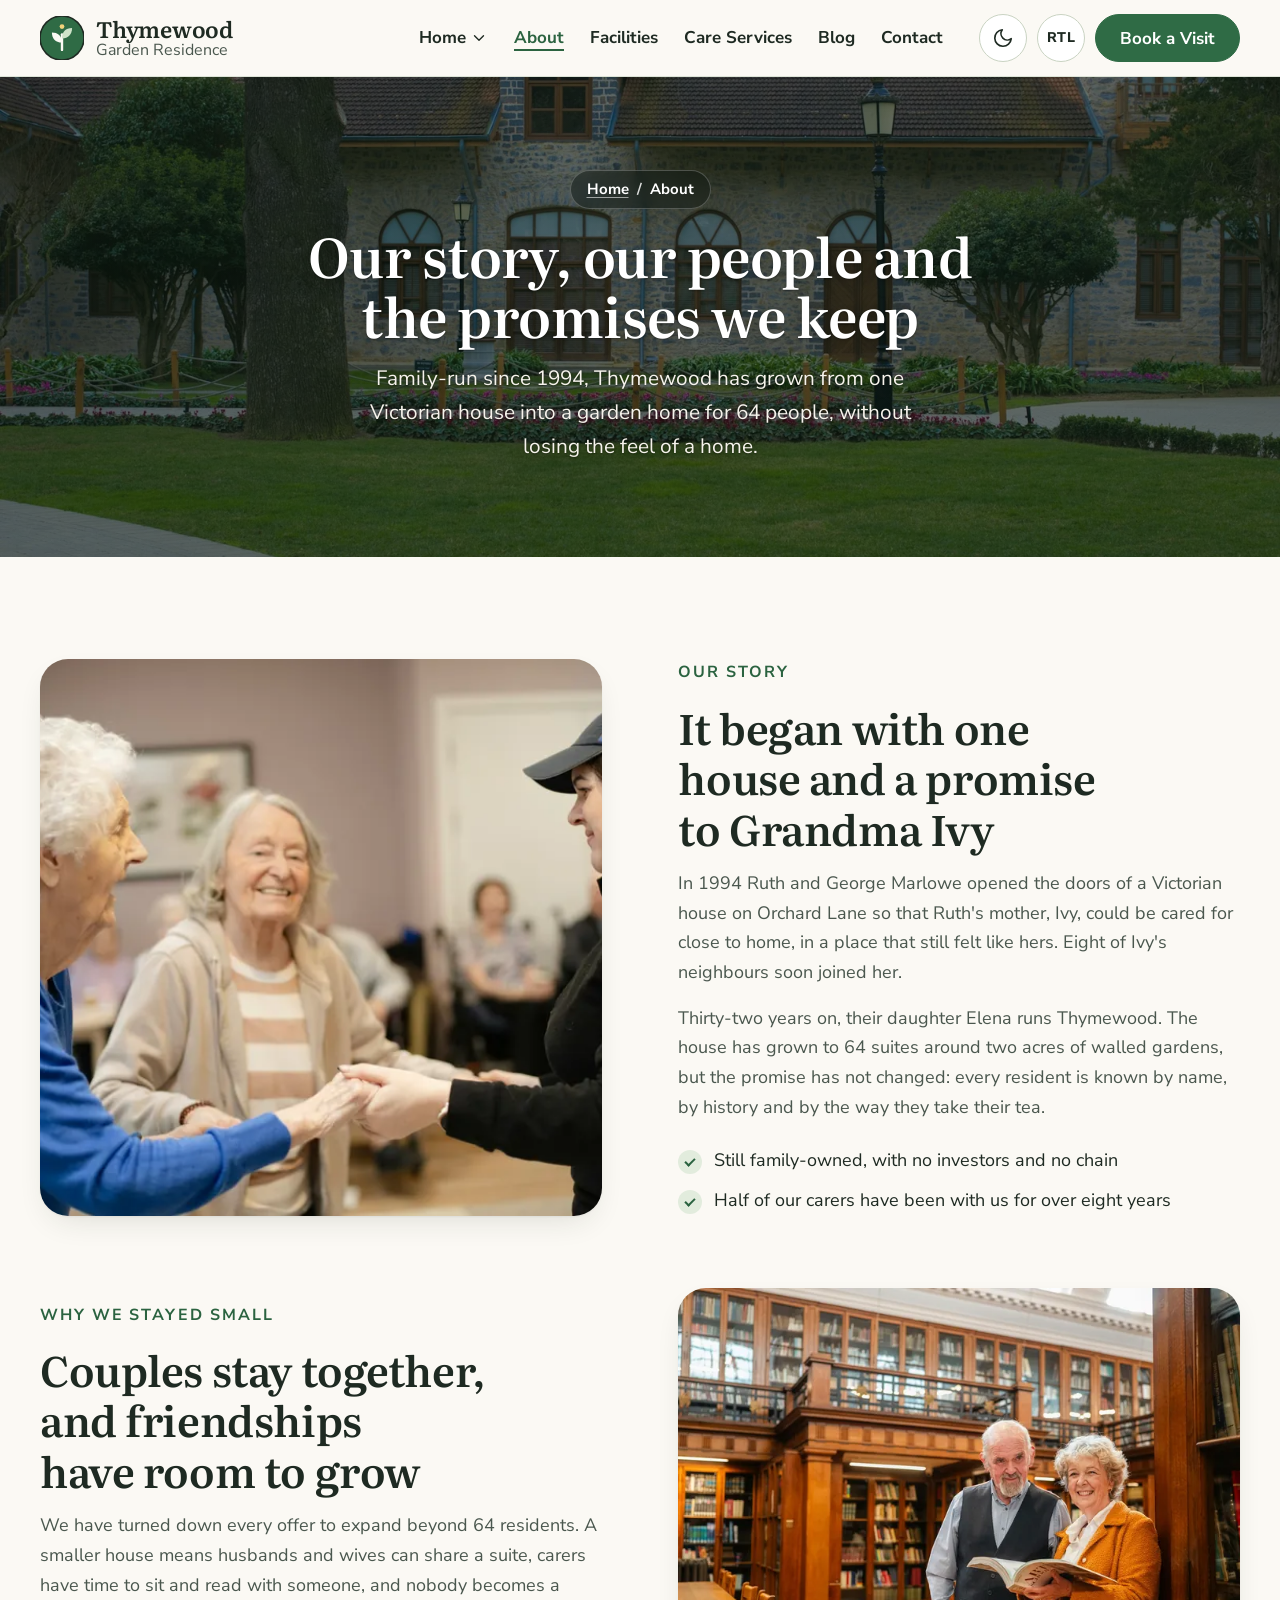
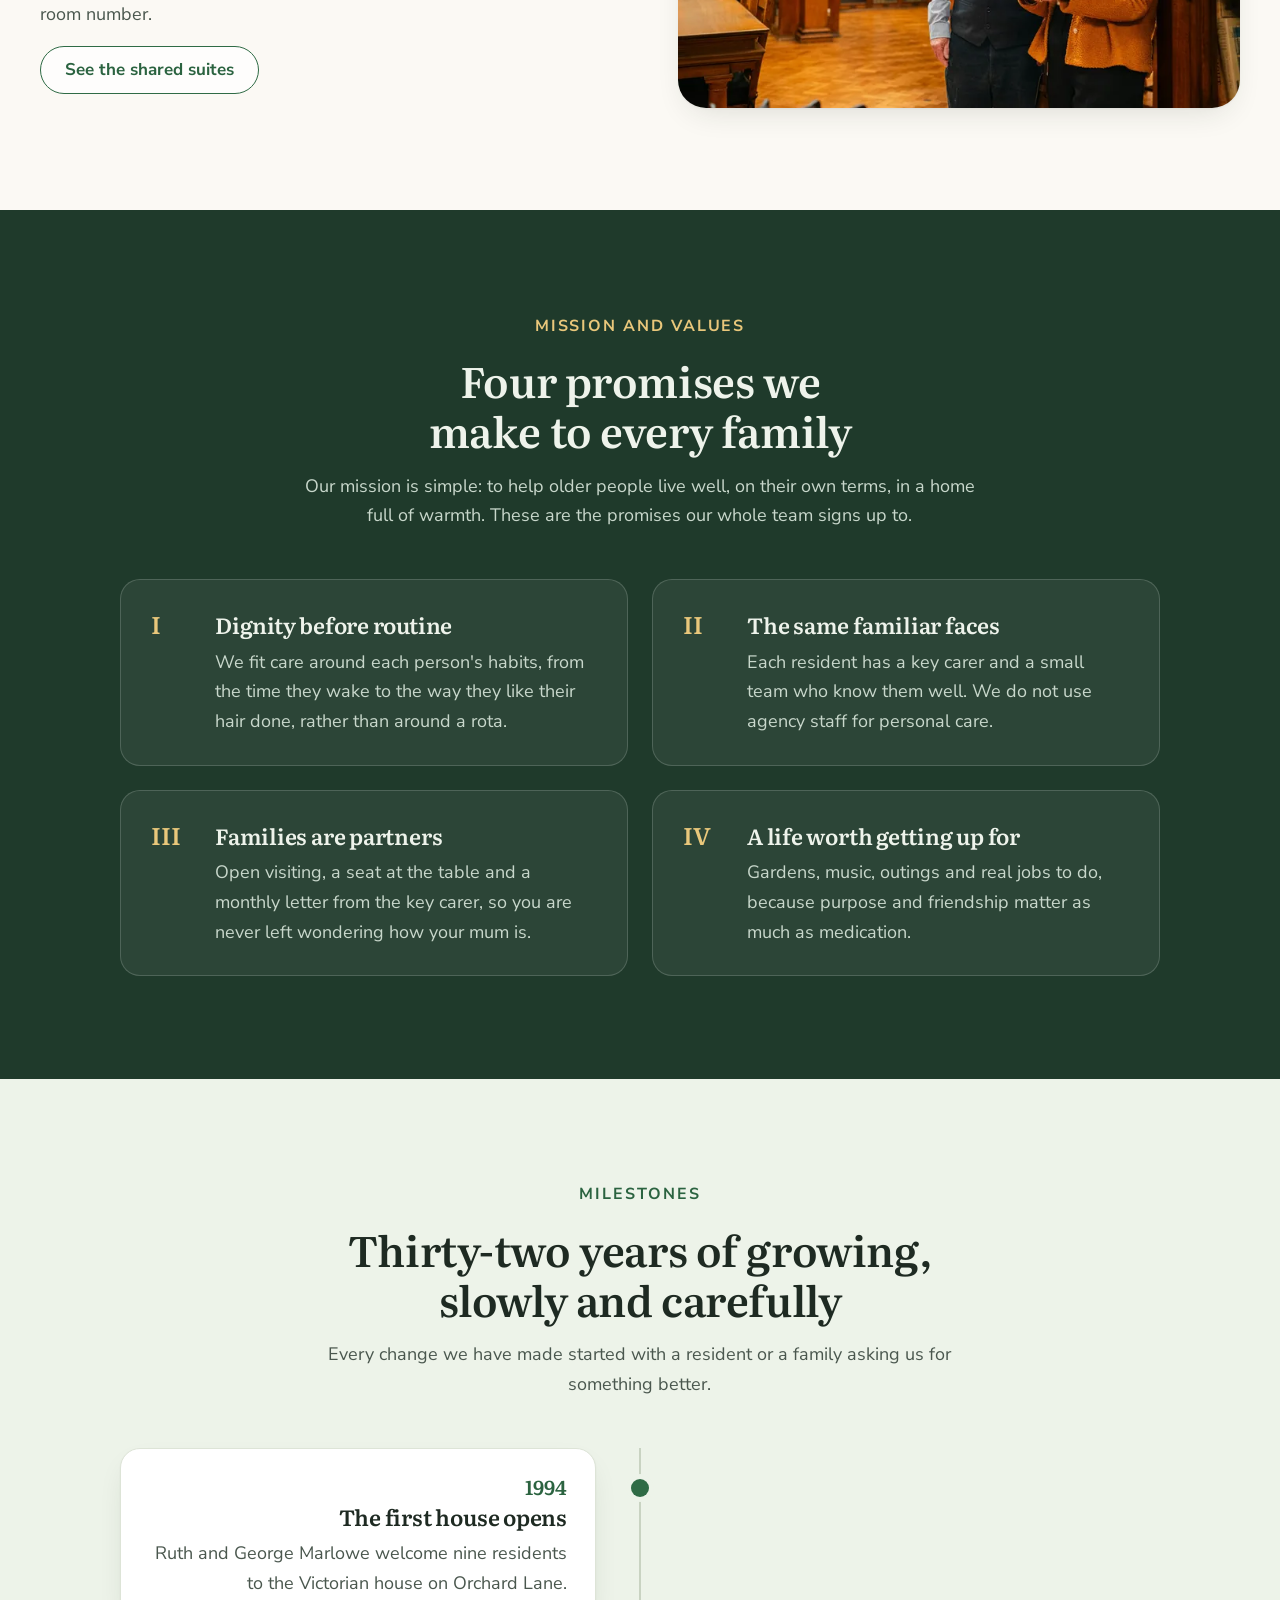
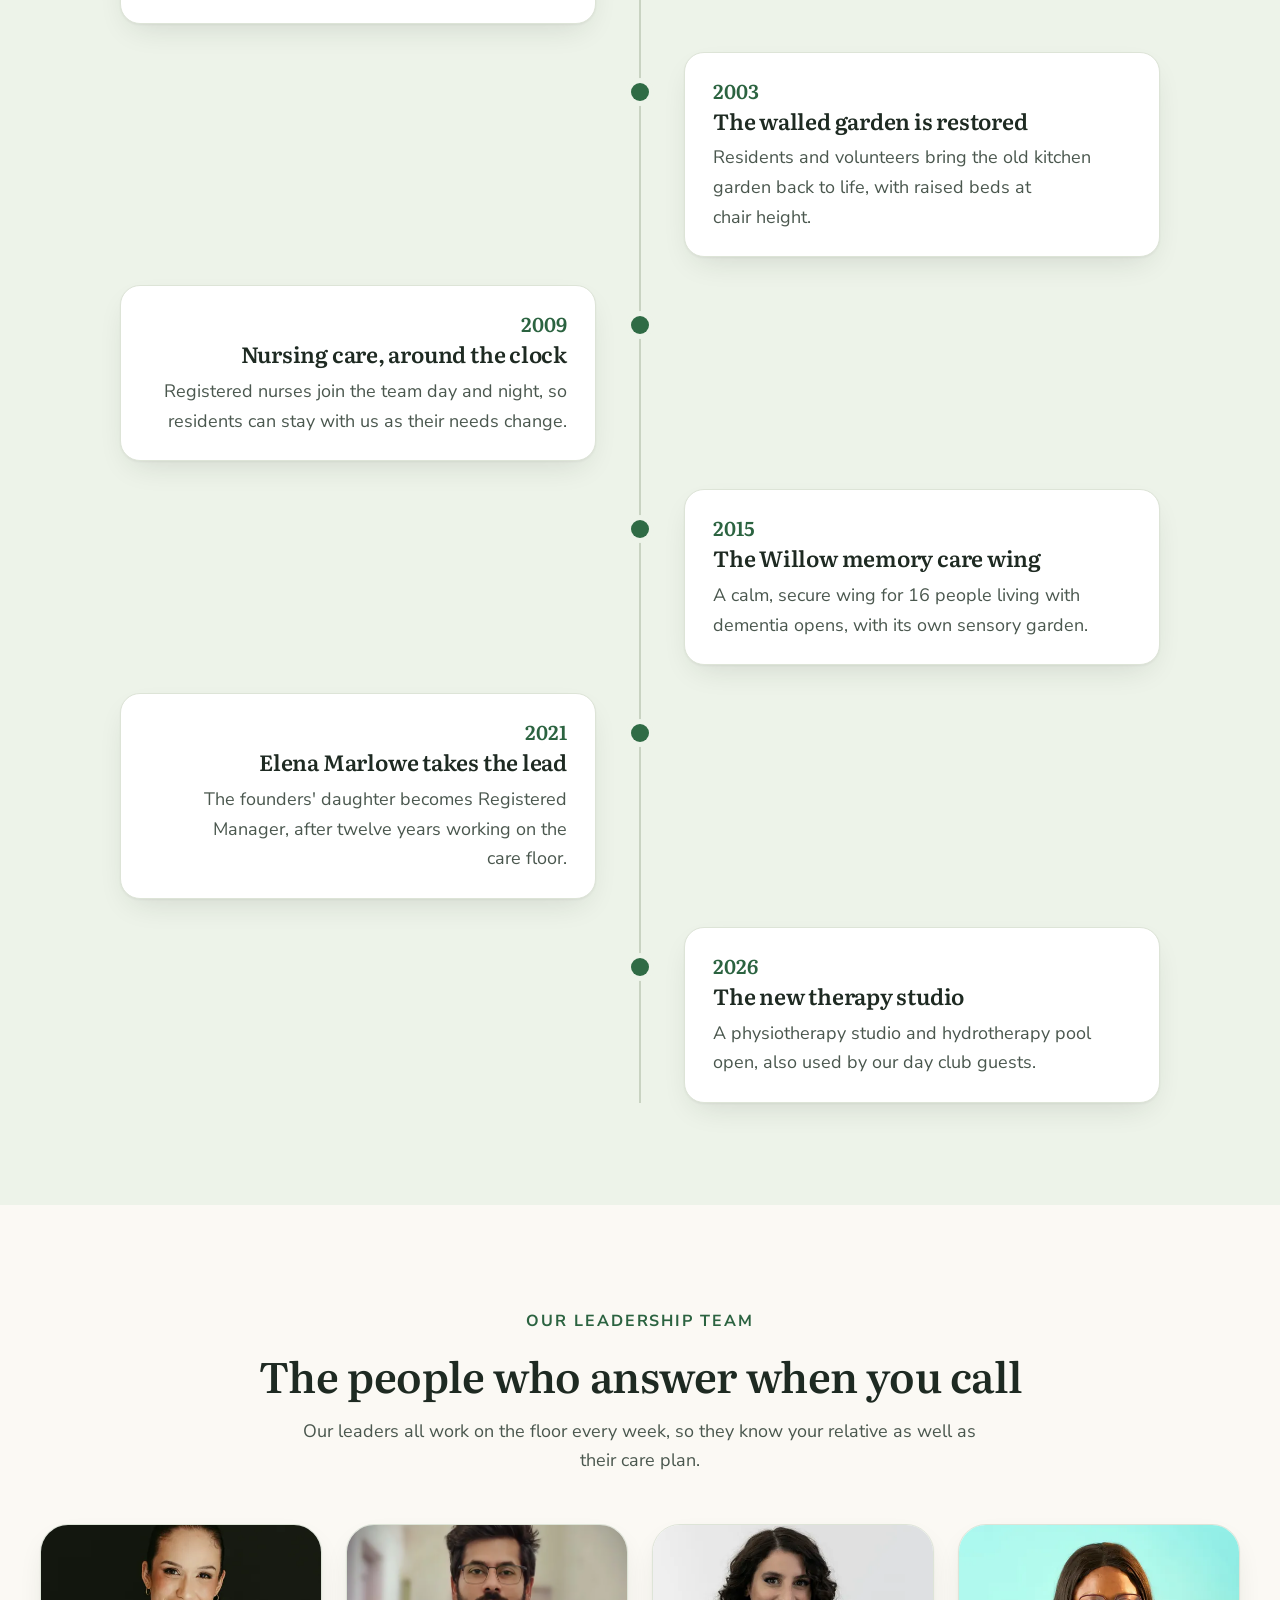
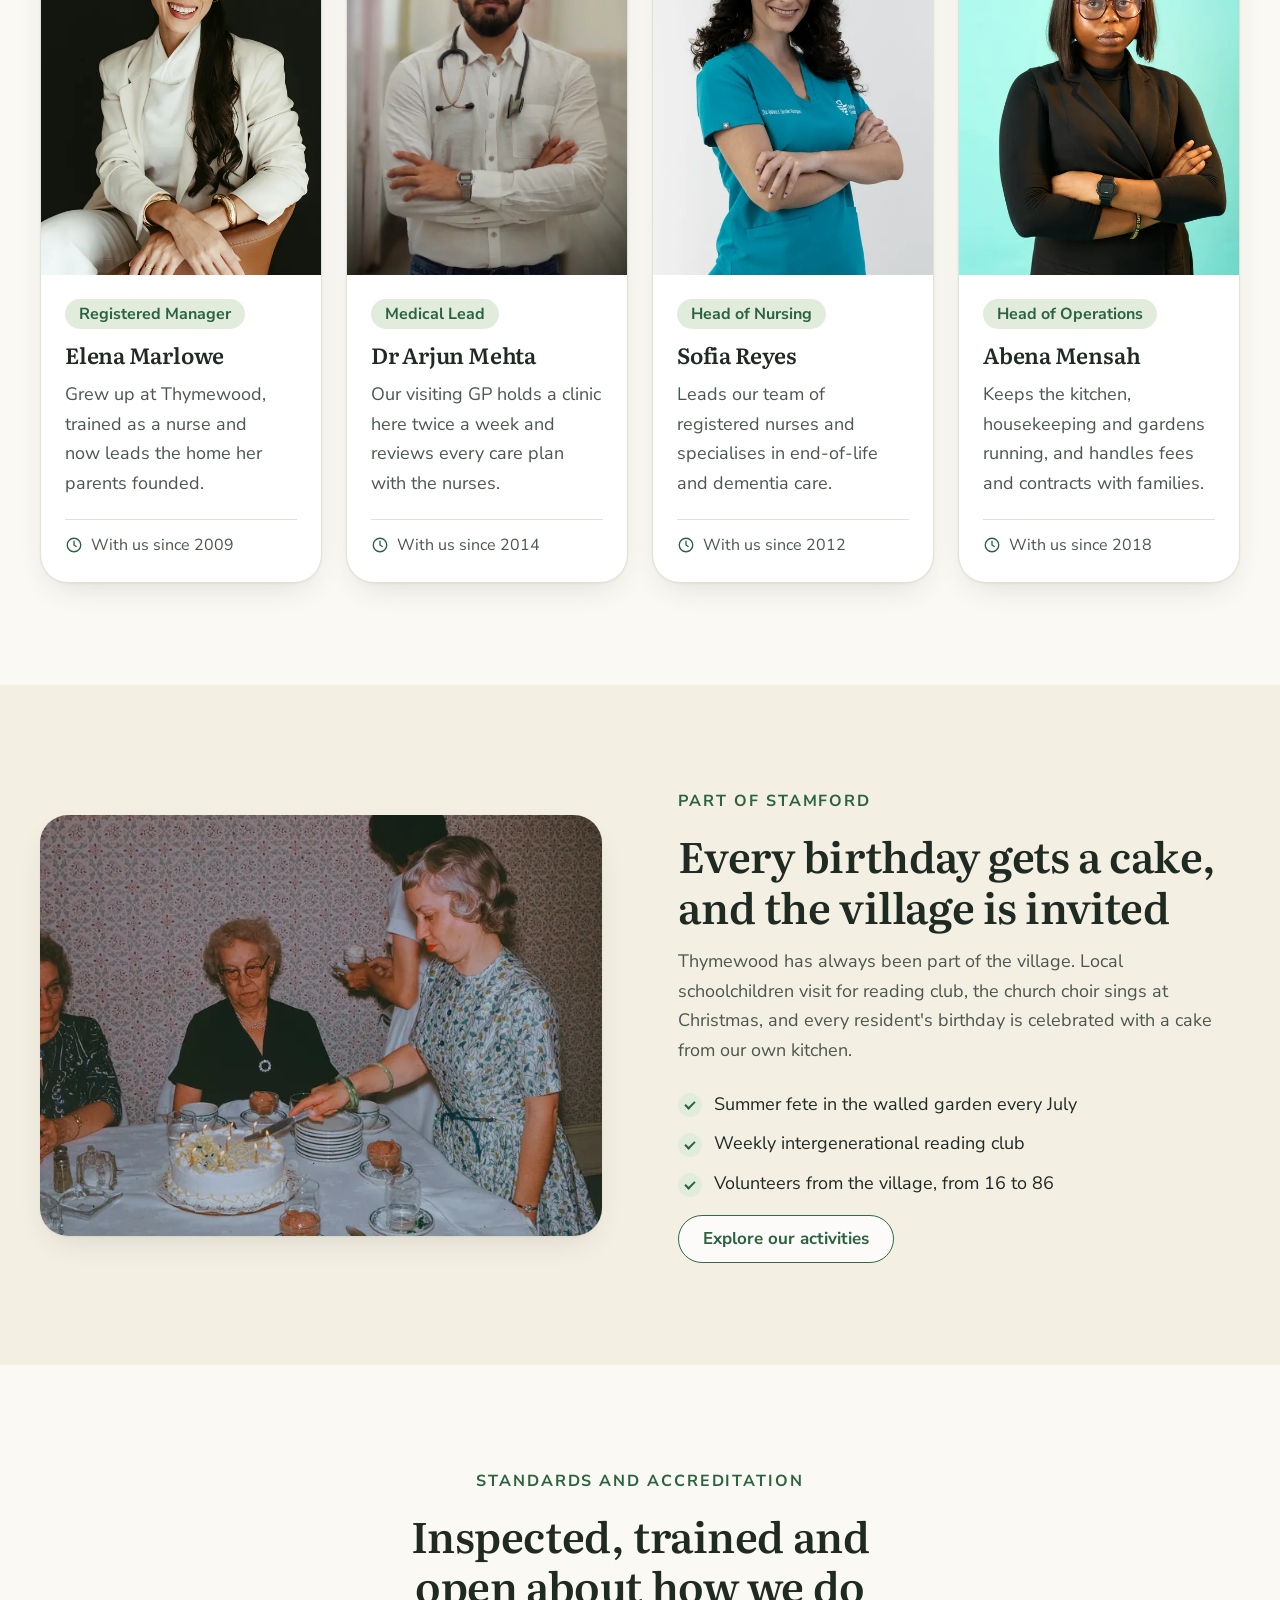
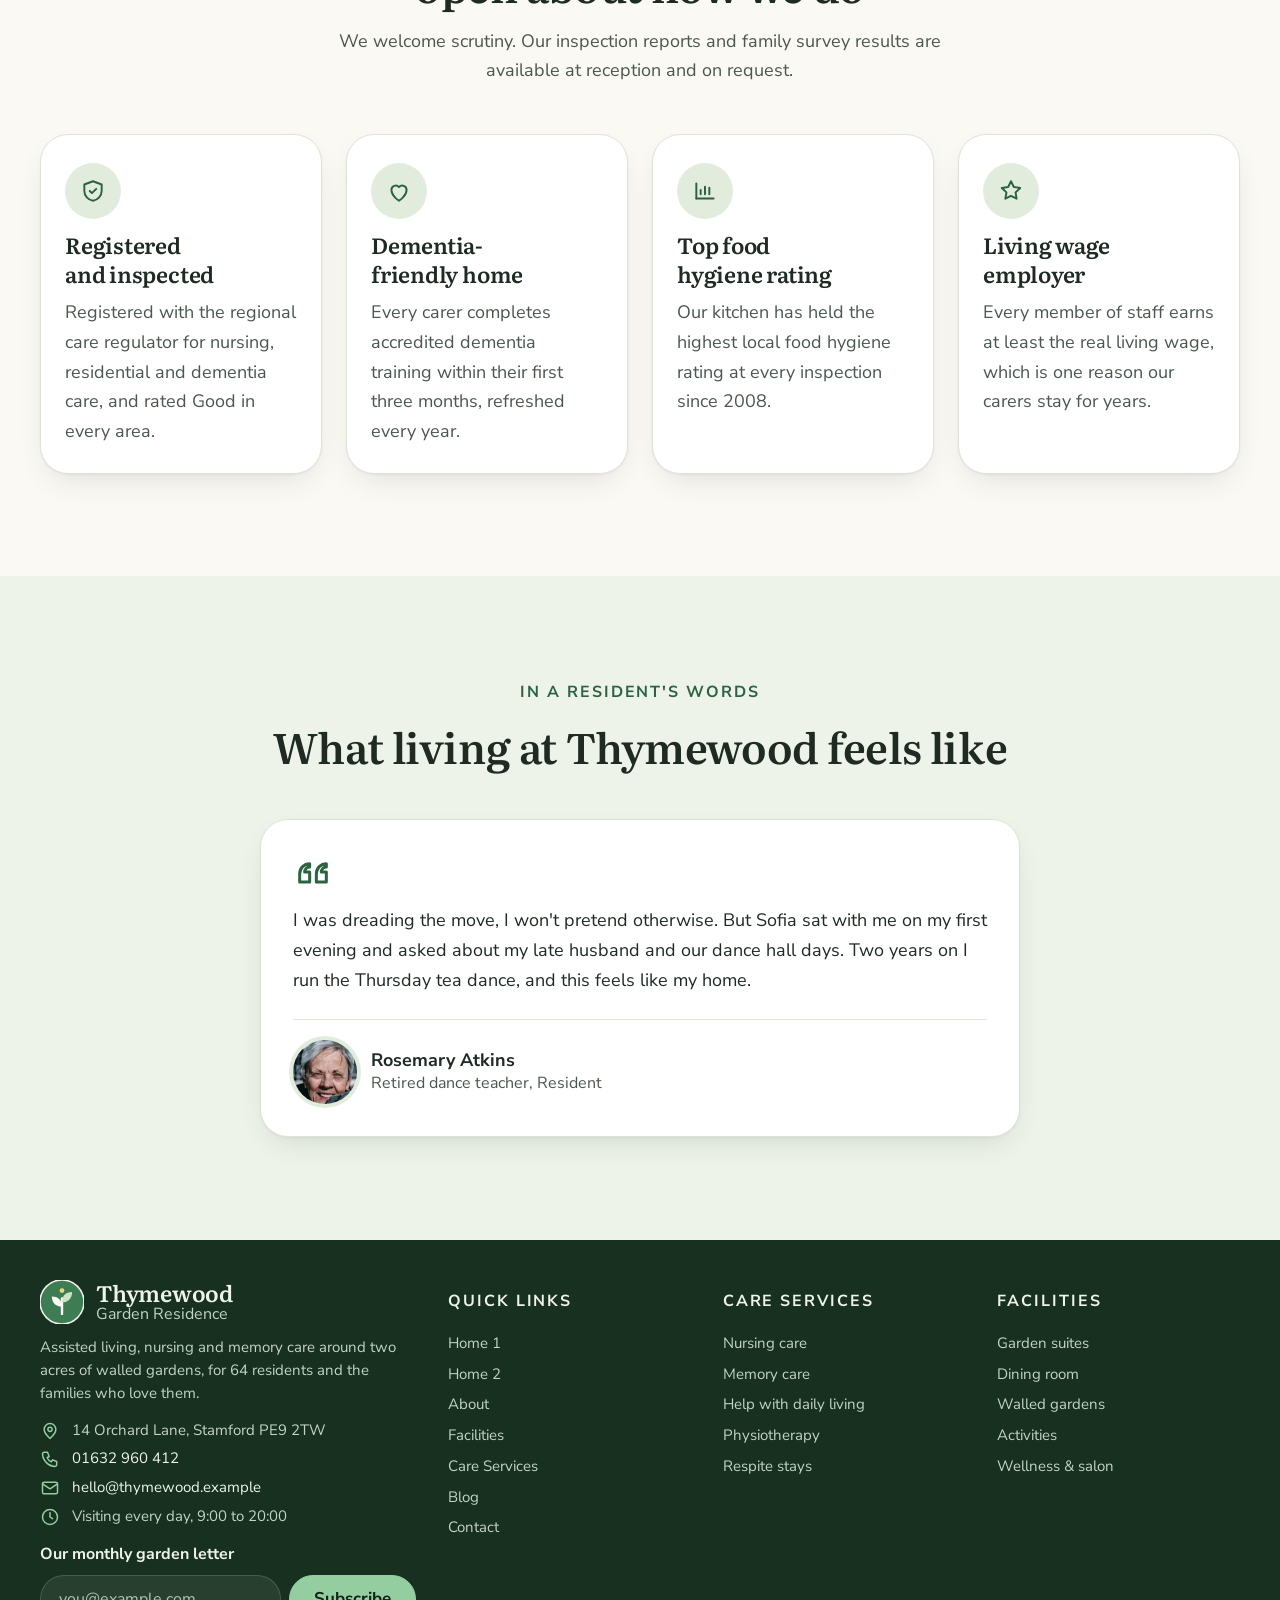
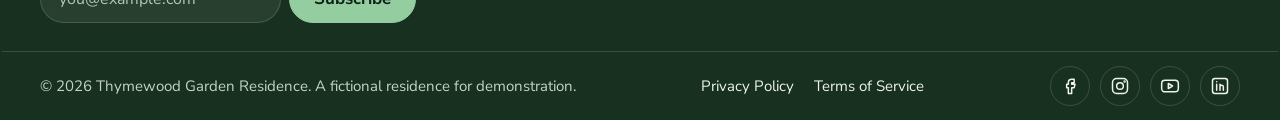
==== about.html @ 2c38973a "Initial commit: Nov-2026-15-Old-Age-Home-Assisted-Living Co-Authored-By: Claude Opus 5.5 <noreply@an" ====
<!DOCTYPE html>
<html lang="en" dir="ltr" data-theme="light">
<head>
  <meta charset="utf-8">
  <meta name="viewport" content="width=device-width, initial-scale=1">
  <title>About | Thymewood Garden Residence</title>
  <meta name="description" content="The story, people and promises behind Thymewood Garden Residence, a family-run garden home since 1994.">
  <link rel="icon" href="favicon.svg" type="image/svg+xml">
  <script>
    (function () {
      try {
        var t = localStorage.getItem('tw-theme');
        var d = localStorage.getItem('tw-dir');
        if (t !== 'dark' && t !== 'light') t = window.matchMedia('(prefers-color-scheme: dark)').matches ? 'dark' : 'light';
        document.documentElement.setAttribute('data-theme', t);
        document.documentElement.setAttribute('dir', d === 'rtl' ? 'rtl' : 'ltr');
        if (!navigator.webdriver && !window.matchMedia('(prefers-reduced-motion: reduce)').matches) document.documentElement.classList.add('motion');
      } catch (e) {}
    })();
  </script>
  <link rel="preconnect" href="https://fonts.googleapis.com">
  <link rel="preconnect" href="https://fonts.gstatic.com" crossorigin>
  <link href="https://fonts.googleapis.com/css2?family=Nunito+Sans:ital,opsz,wght@0,6..12,400;0,6..12,600;0,6..12,700;0,6..12,800;1,6..12,400&amp;family=Literata:opsz,wght@7..72,500;7..72,600&amp;display=swap" rel="stylesheet">
  <link rel="preload" as="image" href="images/residence-exterior-lawn-and-pathway-1600.webp" imagesrcset="images/residence-exterior-lawn-and-pathway-800.webp 800w, images/residence-exterior-lawn-and-pathway-1600.webp 1600w, images/residence-exterior-lawn-and-pathway-2000.webp 2000w" imagesizes="100vw" fetchpriority="high">
  <link rel="stylesheet" href="css/site.css">
  <link rel="stylesheet" href="css/pages/about.css">
  <script defer src="js/validation.js"></script>
  <script defer src="js/site.js"></script>
  <script defer src="js/pages/about.js"></script>
</head>
<body>
  <a class="skip-link" href="#main">Skip to main content</a>

  <header class="site-header" id="siteHeader">
    <div class="container header-inner">
        <a class="brand" href="index.html" aria-label="Thymewood Garden Residence, home">
          <svg class="brand-mark" viewBox="0 0 48 48" width="44" height="44" aria-hidden="true" focusable="false">
            <circle cx="24" cy="24" r="24" class="mark-bg"/>
            <path d="M24 37V20" class="mark-stem"/>
            <path d="M24 29c-7.5 0-11-4.6-11-11 6.4 0 11 3.6 11 11z" class="mark-leaf"/>
            <path d="M24 24.5c0-7.4 3.8-11.5 11-11.5 0 6.6-4 11.5-11 11.5z" class="mark-leaf2"/>
            <circle cx="24" cy="11.5" r="2.6" class="mark-sun"/>
          </svg>
          <span class="brand-text"><span class="brand-name">Thymewood</span><span class="brand-tag">Garden Residence</span></span>
        </a>

      <nav class="nav" aria-label="Primary">
        <ul class="nav-list">
          <li class="has-sub">
            <button class="nav-link" type="button" aria-expanded="false" aria-controls="home-sub">Home <svg class="chev" viewBox="0 0 24 24" width="18" height="18" aria-hidden="true"><path d="m6 9 6 6 6-6"/></svg></button>
            <ul class="submenu" id="home-sub"><li><a href="index.html">Home 1</a></li><li><a href="home-2.html">Home 2</a></li></ul>
          </li>
            <li><a class="nav-link" href="about.html" aria-current="page">About</a></li>
            <li><a class="nav-link" href="facilities.html">Facilities</a></li>
            <li><a class="nav-link" href="care-services.html">Care Services</a></li>
            <li><a class="nav-link" href="blog.html">Blog</a></li>
            <li><a class="nav-link" href="contact.html">Contact</a></li>
        </ul>
      </nav>

      <div class="header-actions">
        <button class="ctl ctl-icon" type="button" data-theme-toggle aria-label="Switch to dark theme" aria-pressed="false"><svg class="i-moon" viewBox="0 0 24 24" width="22" height="22" aria-hidden="true"><path d="M21 12.8A9 9 0 1 1 11.2 3a7 7 0 0 0 9.8 9.8z"/></svg><svg class="i-sun" viewBox="0 0 24 24" width="22" height="22" aria-hidden="true"><circle cx="12" cy="12" r="4"/><path d="M12 2v2M12 20v2M4.9 4.9l1.4 1.4M17.7 17.7l1.4 1.4M2 12h2M20 12h2M4.9 19.1l1.4-1.4M17.7 6.3l1.4-1.4"/></svg></button>
        <button class="ctl ctl-icon" type="button" data-dir-toggle aria-label="Switch to right-to-left layout" aria-pressed="false"><span class="dir-txt" aria-hidden="true"><span class="d-to-rtl">RTL</span><span class="d-to-ltr">LTR</span></span></button>
        <a class="ctl btn btn-primary" href="contact.html#book" data-nav-cta>Book a Visit</a>
      </div>

      <button class="ctl ctl-icon menu-toggle" type="button" data-menu-toggle aria-expanded="false" aria-controls="mobile-menu" aria-label="Open menu">
        <svg class="i-menu" viewBox="0 0 24 24" width="24" height="24" aria-hidden="true"><path d="M4 7h16M4 12h16M4 17h16"/></svg>
        <svg class="i-close" viewBox="0 0 24 24" width="24" height="24" aria-hidden="true"><path d="M6 6l12 12M18 6 6 18"/></svg>
      </button>
    </div>

    <div class="mobile-menu" id="mobile-menu" data-mobile-menu hidden>
      <nav class="container" aria-label="Mobile">
        <p class="mm-label">Home</p>
        <ul class="mm-list mm-sub"><li><a href="index.html">Home 1</a></li><li><a href="home-2.html">Home 2</a></li></ul>
        <ul class="mm-list">
          <li><a href="about.html" aria-current="page">About</a></li>
          <li><a href="facilities.html">Facilities</a></li>
          <li><a href="care-services.html">Care Services</a></li>
          <li><a href="blog.html">Blog</a></li>
          <li><a href="contact.html">Contact</a></li>
        </ul>
      </nav>
    </div>
  </header>

  <main id="main">
    <section class="page-hero" aria-labelledby="page-title">
      <img class="page-hero-bg" src="images/residence-exterior-lawn-and-pathway-1600.webp" srcset="images/residence-exterior-lawn-and-pathway-800.webp 800w, images/residence-exterior-lawn-and-pathway-1600.webp 1600w, images/residence-exterior-lawn-and-pathway-2000.webp 2000w" sizes="100vw" width="1600" height="1058" alt="A stately stone residence with a green lawn and a curving garden path" fetchpriority="high">
      <div class="hero-shade" aria-hidden="true"></div>
      <div class="container page-hero-content">
        <nav class="crumbs" aria-label="Breadcrumb"><a href="index.html">Home</a><span aria-hidden="true">/</span><span aria-current="page">About</span></nav>
        <h1 id="page-title">Our story, our people and the promises we keep</h1>
        <p>Family-run since 1994, Thymewood has grown from one Victorian house into a garden home for 64 people, without losing the feel of a home.</p>
      </div>
    </section>

    <!-- ============ OUR STORY ============ -->
    <section class="section" id="story" aria-labelledby="story-title">
      <div class="container">
        <div class="split about-split">
          <div class="split-media"><img src="images/companionship-holding-hands-800.webp" width="800" height="533" alt="Two older women holding hands with a smiling younger carer" loading="lazy" decoding="async"></div>
          <div class="split-body">
            <p class="eyebrow">Our story</p>
            <h2 id="story-title">It began with one house and a promise to Grandma Ivy</h2>
            <p>In 1994 Ruth and George Marlowe opened the doors of a Victorian house on Orchard Lane so that Ruth's mother, Ivy, could be cared for close to home, in a place that still felt like hers. Eight of Ivy's neighbours soon joined her.</p>
            <p>Thirty-two years on, their daughter Elena runs Thymewood. The house has grown to 64 suites around two acres of walled gardens, but the promise has not changed: every resident is known by name, by history and by the way they take their tea.</p>
            <ul class="checklist">
              <li>Still family-owned, with no investors and no chain</li>
              <li>Half of our carers have been with us for over eight years</li>
            </ul>
          </div>
        </div>
        <div class="split split--reverse about-split about-split--second">
          <div class="split-media"><img src="images/couple-reading-in-library-800.webp" width="800" height="533" alt="A smiling older couple sharing a book in a wood-panelled library" loading="lazy" decoding="async"></div>
          <div class="split-body">
            <p class="eyebrow">Why we stayed small</p>
            <h2>Couples stay together, and friendships have room to grow</h2>
            <p>We have turned down every offer to expand beyond 64 residents. A smaller house means husbands and wives can share a suite, carers have time to sit and read with someone, and nobody becomes a room number.</p>
            <a class="btn btn-secondary" href="facilities.html#suites">See the shared suites</a>
          </div>
        </div>
      </div>
    </section>

    <!-- ============ VALUES (BAND) ============ -->
    <section class="section band" id="values" aria-labelledby="values-title">
      <div class="container">
        <header class="intro intro--center">
          <p class="eyebrow">Mission and values</p>
          <h2 id="values-title">Four promises we make to every family</h2>
          <p>Our mission is simple: to help older people live well, on their own terms, in a home full of warmth. These are the promises our whole team signs up to.</p>
        </header>
        <ol class="roman-list">
          <li><span class="numeral" aria-hidden="true">I</span><h3>Dignity before routine</h3><p>We fit care around each person's habits, from the time they wake to the way they like their hair done, rather than around a rota.</p></li>
          <li><span class="numeral" aria-hidden="true">II</span><h3>The same familiar faces</h3><p>Each resident has a key carer and a small team who know them well. We do not use agency staff for personal care.</p></li>
          <li><span class="numeral" aria-hidden="true">III</span><h3>Families are partners</h3><p>Open visiting, a seat at the table and a monthly letter from the key carer, so you are never left wondering how your mum is.</p></li>
          <li><span class="numeral" aria-hidden="true">IV</span><h3>A life worth getting up for</h3><p>Gardens, music, outings and real jobs to do, because purpose and friendship matter as much as medication.</p></li>
        </ol>
      </div>
    </section>

    <!-- ============ MILESTONES ============ -->
    <section class="section section--tint" id="milestones" aria-labelledby="milestones-title">
      <div class="container">
        <header class="intro intro--center">
          <p class="eyebrow">Milestones</p>
          <h2 id="milestones-title">Thirty-two years of growing, slowly and carefully</h2>
          <p>Every change we have made started with a resident or a family asking us for something better.</p>
        </header>
        <ol class="timeline">
          <li><time class="tl-year" datetime="1994">1994</time><h3>The first house opens</h3><p>Ruth and George Marlowe welcome nine residents to the Victorian house on Orchard Lane.</p></li>
          <li><time class="tl-year" datetime="2003">2003</time><h3>The walled garden is restored</h3><p>Residents and volunteers bring the old kitchen garden back to life, with raised beds at chair height.</p></li>
          <li><time class="tl-year" datetime="2009">2009</time><h3>Nursing care, around the clock</h3><p>Registered nurses join the team day and night, so residents can stay with us as their needs change.</p></li>
          <li><time class="tl-year" datetime="2015">2015</time><h3>The Willow memory care wing</h3><p>A calm, secure wing for 16 people living with dementia opens, with its own sensory garden.</p></li>
          <li><time class="tl-year" datetime="2021">2021</time><h3>Elena Marlowe takes the lead</h3><p>The founders' daughter becomes Registered Manager, after twelve years working on the care floor.</p></li>
          <li><time class="tl-year" datetime="2026">2026</time><h3>The new therapy studio</h3><p>A physiotherapy studio and hydrotherapy pool open, also used by our day club guests.</p></li>
        </ol>
      </div>
    </section>

    <!-- ============ TEAM ============ -->
    <section class="section" id="team" aria-labelledby="team-title">
      <div class="container">
        <header class="intro intro--center">
          <p class="eyebrow">Our leadership team</p>
          <h2 id="team-title">The people who answer when you call</h2>
          <p>Our leaders all work on the floor every week, so they know your relative as well as their care plan.</p>
        </header>
        <div class="cards cards--4">
          <article class="card card--rows-5">
            <div class="card-media card-media--tall"><img src="images/portrait-care-manager-white-blazer-800.webp" width="533" height="800" alt="Portrait of Elena Marlowe, Registered Manager, smiling in a white blazer" loading="lazy" decoding="async"></div>
            <span class="badge">Registered Manager</span>
            <h3 class="card-title">Elena Marlowe</h3>
            <p class="card-text">Grew up at Thymewood, trained as a nurse and now leads the home her parents founded.</p>
            <ul class="meta"><li><svg viewBox="0 0 24 24" width="18" height="18" aria-hidden="true"><circle cx="12" cy="12" r="9"/><path d="M12 7v5l3 2"/></svg>With us since 2009</li></ul>
          </article>
          <article class="card card--rows-5">
            <div class="card-media card-media--tall"><img src="images/portrait-physician-stethoscope-800.webp" width="623" height="800" alt="Portrait of Dr Arjun Mehta, Medical Lead, with glasses and a stethoscope" loading="lazy" decoding="async"></div>
            <span class="badge">Medical Lead</span>
            <h3 class="card-title">Dr Arjun Mehta</h3>
            <p class="card-text">Our visiting GP holds a clinic here twice a week and reviews every care plan with the nurses.</p>
            <ul class="meta"><li><svg viewBox="0 0 24 24" width="18" height="18" aria-hidden="true"><circle cx="12" cy="12" r="9"/><path d="M12 7v5l3 2"/></svg>With us since 2014</li></ul>
          </article>
          <article class="card card--rows-5">
            <div class="card-media card-media--tall"><img src="images/portrait-nurse-teal-scrubs-800.webp" width="533" height="800" alt="Portrait of Sofia Reyes, Head of Nursing, smiling in teal scrubs" loading="lazy" decoding="async"></div>
            <span class="badge">Head of Nursing</span>
            <h3 class="card-title">Sofia Reyes</h3>
            <p class="card-text">Leads our team of registered nurses and specialises in end-of-life and dementia care.</p>
            <ul class="meta"><li><svg viewBox="0 0 24 24" width="18" height="18" aria-hidden="true"><circle cx="12" cy="12" r="9"/><path d="M12 7v5l3 2"/></svg>With us since 2012</li></ul>
          </article>
          <article class="card card--rows-5">
            <div class="card-media card-media--tall"><img src="images/portrait-woman-glasses-black-blazer-800.webp" width="533" height="800" alt="Portrait of Abena Mensah, Head of Operations, in glasses and a black blazer" loading="lazy" decoding="async"></div>
            <span class="badge">Head of Operations</span>
            <h3 class="card-title">Abena Mensah</h3>
            <p class="card-text">Keeps the kitchen, housekeeping and gardens running, and handles fees and contracts with families.</p>
            <ul class="meta"><li><svg viewBox="0 0 24 24" width="18" height="18" aria-hidden="true"><circle cx="12" cy="12" r="9"/><path d="M12 7v5l3 2"/></svg>With us since 2018</li></ul>
          </article>
        </div>
      </div>
    </section>

    <!-- ============ COMMUNITY ============ -->
    <section class="section section--sand" id="community" aria-labelledby="community-title">
      <div class="container split">
        <div class="split-media"><img src="images/birthday-cake-celebration-800.webp" width="800" height="531" alt="A woman cutting a birthday cake as older guests look on" loading="lazy" decoding="async"></div>
        <div class="split-body">
          <p class="eyebrow">Part of Stamford</p>
          <h2 id="community-title">Every birthday gets a cake, and the village is invited</h2>
          <p>Thymewood has always been part of the village. Local schoolchildren visit for reading club, the church choir sings at Christmas, and every resident's birthday is celebrated with a cake from our own kitchen.</p>
          <ul class="checklist">
            <li>Summer fete in the walled garden every July</li>
            <li>Weekly intergenerational reading club</li>
            <li>Volunteers from the village, from 16 to 86</li>
          </ul>
          <a class="btn btn-secondary" href="facilities.html#activities">Explore our activities</a>
        </div>
      </div>
    </section>

    <!-- ============ STANDARDS ============ -->
    <section class="section" id="standards" aria-labelledby="standards-title">
      <div class="container">
        <header class="intro intro--center">
          <p class="eyebrow">Standards and accreditation</p>
          <h2 id="standards-title">Inspected, trained and open about how we do</h2>
          <p>We welcome scrutiny. Our inspection reports and family survey results are available at reception and on request.</p>
        </header>
        <div class="cards cards--4">
          <article class="card card--rows-3">
            <span class="card-icon"><svg viewBox="0 0 24 24" aria-hidden="true"><path d="M12 3 4 6v6c0 4.5 3.4 8.3 8 9 4.6-.7 8-4.5 8-9V6z"/><path d="m9 12 2 2 4-4"/></svg></span>
            <h3 class="card-title">Registered and inspected</h3>
            <p class="card-text">Registered with the regional care regulator for nursing, residential and dementia care, and rated Good in every area.</p>
          </article>
          <article class="card card--rows-3">
            <span class="card-icon"><svg viewBox="0 0 24 24" aria-hidden="true"><path d="M12 21s-7-4.4-7-10a4 4 0 0 1 7-2.6A4 4 0 0 1 19 11c0 5.6-7 10-7 10z"/></svg></span>
            <h3 class="card-title">Dementia-friendly home</h3>
            <p class="card-text">Every carer completes accredited dementia training within their first three months, refreshed every year.</p>
          </article>
          <article class="card card--rows-3">
            <span class="card-icon"><svg viewBox="0 0 24 24" aria-hidden="true"><path d="M4 19V5"/><path d="M4 19h16"/><path d="M8 15v-4M12 15V8M16 15v-6"/></svg></span>
            <h3 class="card-title">Top food hygiene rating</h3>
            <p class="card-text">Our kitchen has held the highest local food hygiene rating at every inspection since 2008.</p>
          </article>
          <article class="card card--rows-3">
            <span class="card-icon"><svg viewBox="0 0 24 24" aria-hidden="true"><path d="M12 3l2.6 5.3 5.9.9-4.3 4.1 1 5.8L12 16.4 6.8 19.1l1-5.8L3.5 9.2l5.9-.9z"/></svg></span>
            <h3 class="card-title">Living wage employer</h3>
            <p class="card-text">Every member of staff earns at least the real living wage, which is one reason our carers stay for years.</p>
          </article>
        </div>
      </div>
    </section>

    <!-- ============ RESIDENT VOICE ============ -->
    <section class="section section--tint" id="resident-voice" aria-labelledby="voice-title">
      <div class="container">
        <header class="intro intro--center">
          <p class="eyebrow">In a resident's words</p>
          <h2 id="voice-title">What living at Thymewood feels like</h2>
        </header>
        <div class="testimonials about-quote">
          <figure class="testimonial">
            <svg class="t-mark" viewBox="0 0 24 24" width="40" height="40" aria-hidden="true"><path d="M10 7c-3.3 0-6 2.7-6 6v5h6v-6H7c0-1.7 1.3-3 3-3V7zm10 0c-3.3 0-6 2.7-6 6v5h6v-6h-3c0-1.7 1.3-3 3-3V7z"/></svg>
            <blockquote><p>I was dreading the move, I won't pretend otherwise. But Sofia sat with me on my first evening and asked about my late husband and our dance hall days. Two years on I run the Thursday tea dance, and this feels like my home.</p></blockquote>
            <figcaption>
              <img class="t-photo" src="images/portrait-older-woman-warm-smile-160.webp" width="160" height="160" alt="Rosemary Atkins" loading="lazy" decoding="async">
              <span class="t-person"><span class="t-name">Rosemary Atkins</span><span class="t-role">Retired dance teacher, Resident</span></span>
            </figcaption>
          </figure>
        </div>
      </div>
    </section>
  </main>

  <footer class="site-footer">
    <div class="container footer-grid">
      <div class="f-brand">
        <a class="brand" href="index.html" aria-label="Thymewood Garden Residence, home">
          <svg class="brand-mark" viewBox="0 0 48 48" width="44" height="44" aria-hidden="true" focusable="false">
            <circle cx="24" cy="24" r="24" class="mark-bg"/>
            <path d="M24 37V20" class="mark-stem"/>
            <path d="M24 29c-7.5 0-11-4.6-11-11 6.4 0 11 3.6 11 11z" class="mark-leaf"/>
            <path d="M24 24.5c0-7.4 3.8-11.5 11-11.5 0 6.6-4 11.5-11 11.5z" class="mark-leaf2"/>
            <circle cx="24" cy="11.5" r="2.6" class="mark-sun"/>
          </svg>
          <span class="brand-text"><span class="brand-name">Thymewood</span><span class="brand-tag">Garden Residence</span></span>
        </a>
        <p class="f-desc">Assisted living, nursing and memory care around two acres of walled gardens, for 64 residents and the families who love them.</p>
        <ul class="f-contact">
          <li><svg viewBox="0 0 24 24" width="20" height="20" aria-hidden="true"><path d="M12 21s-7-6.1-7-11a7 7 0 0 1 14 0c0 4.9-7 11-7 11z"/><circle cx="12" cy="10" r="2.5"/></svg><span>14 Orchard Lane, Stamford PE9 2TW</span></li>
          <li><svg viewBox="0 0 24 24" width="20" height="20" aria-hidden="true"><path d="M5 4h4l2 5-2.5 1.5a11 11 0 0 0 5 5L15 13l5 2v4a2 2 0 0 1-2 2A16 16 0 0 1 3 6a2 2 0 0 1 2-2"/></svg><a href="tel:+441632960412"><span class="ltr-num">01632 960 412</span></a></li>
          <li><svg viewBox="0 0 24 24" width="20" height="20" aria-hidden="true"><rect x="3" y="5" width="18" height="14" rx="2"/><path d="m3 7 9 6 9-6"/></svg><a href="mailto:hello@thymewood.example">hello@thymewood.example</a></li>
          <li><svg viewBox="0 0 24 24" width="20" height="20" aria-hidden="true"><circle cx="12" cy="12" r="9"/><path d="M12 7v5l3 2"/></svg><span>Visiting every day, 9:00 to 20:00</span></li>
        </ul>
        <form class="newsletter" data-validate novalidate data-success-message="Thank you. The next garden letter is on its way to you.">
          <label for="nl-email">Our monthly garden letter</label>
          <div class="nl-row">
            <input id="nl-email" name="email" type="email" required placeholder="you@example.com" autocomplete="email">
            <button class="btn btn-primary" type="submit">Subscribe</button>
          </div>
          <p class="form-success" data-form-success role="status" hidden><span data-success-text>Thank you for subscribing.</span></p>
        </form>
      </div>

      <nav class="f-col" aria-labelledby="f-quick">
        <h2 id="f-quick">Quick links</h2>
        <ul>
          <li><a href="index.html">Home 1</a></li>
          <li><a href="home-2.html">Home 2</a></li>
          <li><a href="about.html">About</a></li>
          <li><a href="facilities.html">Facilities</a></li>
          <li><a href="care-services.html">Care Services</a></li>
          <li><a href="blog.html">Blog</a></li>
          <li><a href="contact.html">Contact</a></li>
        </ul>
      </nav>
      <nav class="f-col" aria-labelledby="f-care">
        <h2 id="f-care">Care services</h2>
        <ul>
          <li><a href="care-services.html#nursing">Nursing care</a></li>
          <li><a href="care-services.html#memory-care">Memory care</a></li>
          <li><a href="care-services.html#daily-living">Help with daily living</a></li>
          <li><a href="care-services.html#therapy">Physiotherapy</a></li>
          <li><a href="care-services.html#respite">Respite stays</a></li>
        </ul>
      </nav>
      <nav class="f-col" aria-labelledby="f-fac">
        <h2 id="f-fac">Facilities</h2>
        <ul>
          <li><a href="facilities.html#suites">Garden suites</a></li>
          <li><a href="facilities.html#dining">Dining room</a></li>
          <li><a href="facilities.html#gardens">Walled gardens</a></li>
          <li><a href="facilities.html#activities">Activities</a></li>
          <li><a href="facilities.html#wellness">Wellness &amp; salon</a></li>
        </ul>
      </nav>
    </div>
    <div class="container footer-bottom">
      <p>&copy; <span data-year>2026</span> Thymewood Garden Residence. A fictional residence for demonstration.</p>
      <ul class="legal-links"><li><a href="privacy.html">Privacy Policy</a></li><li><a href="terms.html">Terms of Service</a></li></ul>
      <ul class="social" aria-label="Thymewood on social media">
        <li><a href="https://www.facebook.com/" aria-label="Facebook" rel="noopener"><svg viewBox="0 0 24 24" width="20" height="20" aria-hidden="true"><path d="M14 8h3V4h-3a4 4 0 0 0-4 4v2H8v4h2v7h4v-7h3l1-4h-4V8z"/></svg></a></li>
        <li><a href="https://www.instagram.com/" aria-label="Instagram" rel="noopener"><svg viewBox="0 0 24 24" width="20" height="20" aria-hidden="true"><rect x="3" y="3" width="18" height="18" rx="5"/><circle cx="12" cy="12" r="4"/><circle cx="17.5" cy="6.5" r=".6"/></svg></a></li>
        <li><a href="https://www.youtube.com/" aria-label="YouTube" rel="noopener"><svg viewBox="0 0 24 24" width="20" height="20" aria-hidden="true"><rect x="2" y="5" width="20" height="14" rx="4"/><path d="m10 9 5 3-5 3z"/></svg></a></li>
        <li><a href="https://www.linkedin.com/" aria-label="LinkedIn" rel="noopener"><svg viewBox="0 0 24 24" width="20" height="20" aria-hidden="true"><rect x="3" y="3" width="18" height="18" rx="3"/><path d="M8 10v7M8 7v.01M12 17v-4a2 2 0 0 1 4 0v4M12 10v7"/></svg></a></li>
      </ul>
    </div>
  </footer>
</body>
</html>
---- css/site.css ----
/* =====================================================================
   Thymewood Garden Residence: shared design system (all pages)
   Owned by the foundation build. Page builders: ADD page styles in
   css/pages/<page>.css; do not rename or remove anything here.
   See COMPONENTS.md for markup.
   ===================================================================== */

/* ---------- 1. Tokens ---------- */
:root {
  --bg: #FBF9F4;
  --surface: #FFFFFF;
  --sand: #F4EFE3;
  --tint: #EDF3E9;
  --line: #DDE4D7;
  --line-strong: #C9D3C2;
  --ink: #1E2A22;
  --muted: #4A574E;
  --leaf: #2F6B45;          /* primary CTA background */
  --leaf-hover: #24573A;
  --leaf-ink: #2B6340;      /* links, eyebrows, icons on light */
  --on-leaf: #FFFFFF;
  --sage: #A9C4A2;
  --sage-soft: #E2ECDD;
  --honey: #D7A645;
  --error: #A3261B;
  --error-bg: #FBEDEA;
  --success: #24573A;
  --success-bg: #E6F1E3;
  --shadow: 0 1px 2px rgba(30, 42, 34, .05), 0 12px 32px -12px rgba(30, 42, 34, .16);
  --shadow-lg: 0 2px 4px rgba(30, 42, 34, .06), 0 24px 48px -20px rgba(30, 42, 34, .24);
  --hero-shade: radial-gradient(ellipse 58% 62% at 50% 50%, rgba(251, 249, 244, .86) 0%, rgba(251, 249, 244, .66) 45%, rgba(251, 249, 244, .14) 100%);

  /* deep forest band (one per page) */
  --band-bg: #1F3A2B;
  --band-ink: #EEF3EB;
  --band-muted: #C8D7CB;
  --band-accent: #E9C77B;
  --band-card: rgba(255, 255, 255, .06);
  --band-line: rgba(238, 243, 235, .18);

  --footer-bg: #18301F;
  --footer-ink: #EEF3EB;
  --footer-muted: #C3D3C6;
  --footer-line: rgba(238, 243, 235, .16);

  /* type */
  --f-head: "Literata", Georgia, "Times New Roman", serif;
  --f-body: "Nunito Sans", "Segoe UI", system-ui, -apple-system, sans-serif;
  --fs-body: 1.125rem;      /* 18px */
  --fs-small: 1rem;         /* 16px: the minimum anywhere */
  --fs-lead: clamp(1.125rem, 1rem + .45vw, 1.3rem);
  --fs-h1: clamp(2.125rem, 1.3rem + 3.3vw, 4rem);
  --fs-h1-page: clamp(2.125rem, 1.5rem + 2.4vw, 3.4rem);
  --fs-h2: clamp(1.875rem, 1.45rem + 1.6vw, 2.625rem);
  --fs-h3: 1.375rem;

  /* spacing (4-based) */
  --s1: 4px; --s2: 8px; --s3: 12px; --s4: 16px; --s5: 24px;
  --s6: 32px; --s7: 48px; --s8: 72px; --s9: 104px;
  --section-y: clamp(64px, 8vw, 104px);

  /* radii */
  --r-sm: 12px;
  --r-md: 20px;
  --r-lg: 28px;
  --r-pill: 999px;

  /* controls: theme toggle, RTL toggle and CTA share height, radius and border */
  --ctl-h: 48px;
  --ctl-r: var(--r-pill);
  --ctl-border: 1.5px;

  --header-h: 76px;
  --container: 1200px;
  --gutter: clamp(16px, 3vw, 40px);
}

html[data-theme="dark"] {
  --bg: #121A15;
  --surface: #1A251E;
  --sand: #1A241E;
  --tint: #1C2A21;
  --line: #2F4136;
  --line-strong: #3E5345;
  --ink: #EDF2EA;
  --muted: #B6C4B9;
  --leaf: #93CDA0;
  --leaf-hover: #A9DAB4;
  --leaf-ink: #9DD3A9;
  --on-leaf: #0E2216;
  --sage: #5E7F63;
  --sage-soft: #24382B;
  --honey: #E0B95E;
  --error: #FFB4A6;
  --error-bg: #3A1F1B;
  --success: #B9E3C2;
  --success-bg: #1F3326;
  --shadow: 0 1px 2px rgba(0, 0, 0, .3), 0 14px 34px -14px rgba(0, 0, 0, .6);
  --shadow-lg: 0 2px 4px rgba(0, 0, 0, .35), 0 24px 48px -20px rgba(0, 0, 0, .7);
  --hero-shade: radial-gradient(ellipse 58% 62% at 50% 50%, rgba(18, 26, 21, .86) 0%, rgba(18, 26, 21, .68) 45%, rgba(18, 26, 21, .22) 100%);
  --band-bg: #183024;
  --band-card: rgba(255, 255, 255, .05);
  --footer-bg: #0C130E;
  --footer-ink: #EDF2EA;
  --footer-muted: #B6C4B9;
  color-scheme: dark;
}

/* ---------- 2. Base ---------- */
*, *::before, *::after { box-sizing: border-box; }
html {
  scroll-behavior: smooth;
  scroll-padding-top: calc(var(--header-h) + 16px);
  -webkit-text-size-adjust: 100%;
}
@media (prefers-reduced-motion: reduce) {
  html { scroll-behavior: auto; }
  *, *::before, *::after { transition: none !important; animation: none !important; }
}
body {
  margin: 0;
  background: var(--bg);
  color: var(--ink);
  font-family: var(--f-body);
  font-size: var(--fs-body);
  line-height: 1.65;
  overflow-x: clip;
}
img { display: block; max-width: 100%; height: auto; }
a { color: var(--leaf-ink); text-underline-offset: 3px; }
h1, h2, h3, h4 {
  font-family: var(--f-head); font-weight: 600; line-height: 1.2; margin: 0;
  text-wrap: balance; letter-spacing: -0.01em;
}
h1 { font-size: var(--fs-h1); }
h2 { font-size: var(--fs-h2); }
h3 { font-size: var(--fs-h3); line-height: 1.3; }
p { margin: 0; text-wrap: pretty; }
ul, ol { margin: 0; padding: 0; list-style: none; }
figure, blockquote { margin: 0; }
button, input, select, textarea { font: inherit; color: inherit; }
svg { flex: none; }
svg:not([fill]) { fill: none; stroke: currentColor; stroke-width: 1.8; stroke-linecap: round; stroke-linejoin: round; }
:focus-visible { outline: 3px solid var(--leaf); outline-offset: 3px; border-radius: 6px; }
[dir="rtl"] .flip { transform: scaleX(-1); }
.sr-only { position: absolute !important; width: 1px; height: 1px; padding: 0; margin: -1px; overflow: hidden; clip: rect(0 0 0 0); white-space: nowrap; border: 0; }
.ltr-num { unicode-bidi: isolate; direction: ltr; }

.container { width: 100%; max-width: calc(var(--container) + 2 * var(--gutter)); margin-inline: auto; padding-inline: var(--gutter); }
.container-narrow { max-width: calc(860px + 2 * var(--gutter)); }

.skip-link {
  position: absolute; inset-inline-start: 16px; top: -100px; z-index: 100;
  background: var(--leaf); color: var(--on-leaf); padding: 10px 18px; border-radius: var(--r-pill); font-weight: 700;
}
.skip-link:focus { top: 12px; }

/* ---------- 3. Buttons, links & header controls ---------- */
.btn {
  display: inline-flex; align-items: center; justify-content: center; gap: 8px;
  height: var(--ctl-h); padding-inline: 24px; border-radius: var(--ctl-r);
  border: var(--ctl-border) solid transparent;
  font: 700 1.0625rem/1 var(--f-body); text-decoration: none; white-space: nowrap; cursor: pointer;
  transition: background-color .2s, color .2s, border-color .2s, transform .2s;
}
.btn-primary { background: var(--leaf); border-color: var(--leaf); color: var(--on-leaf); }
.btn-primary:hover { background: var(--leaf-hover); border-color: var(--leaf-hover); }
.btn-secondary { background: color-mix(in srgb, var(--surface) 78%, transparent); color: var(--leaf-ink); border-color: var(--leaf); }
.btn-secondary:hover { background: var(--surface); }
.btn-lg { height: 56px; padding-inline: 30px; font-size: 1.125rem; }
.btn-block { width: 100%; }
.btn svg { width: 20px; height: 20px; }

.link {
  display: inline-flex; align-items: center; gap: 8px;
  font-weight: 700; text-decoration: none; color: var(--leaf-ink);
}
.link:hover { text-decoration: underline; }
.link svg { width: 18px; height: 18px; transition: translate .2s; }
.link:hover svg { translate: 3px 0; }
[dir="rtl"] .link:hover svg { translate: -3px 0; }

.ctl { height: var(--ctl-h); border-radius: var(--ctl-r); }
.ctl-icon {
  width: var(--ctl-h); display: inline-grid; place-items: center; padding: 0; cursor: pointer;
  background: var(--surface); color: var(--ink); border: var(--ctl-border) solid var(--line-strong);
  transition: background-color .2s, border-color .2s;
}
.ctl-icon:hover { border-color: var(--leaf); background: var(--sage-soft); }
.ctl-icon svg { width: 22px; height: 22px; }
.i-sun, html[data-theme="dark"] .i-moon { display: none; }
html[data-theme="dark"] .i-sun { display: block; }

/* ---------- 4. Header ---------- */
.site-header {
  position: sticky; top: 0; z-index: 50;
  background: color-mix(in srgb, var(--bg) 94%, transparent);
  backdrop-filter: saturate(1.2) blur(10px);
  -webkit-backdrop-filter: saturate(1.2) blur(10px);
  border-bottom: 1px solid var(--line);
}
.header-inner { min-height: 76px; display: flex; align-items: center; gap: var(--s5); }

.brand { display: inline-flex; align-items: center; gap: 12px; text-decoration: none; color: var(--ink); flex: none; }
.brand-mark { width: 44px; height: 44px; }
.brand-mark .mark-bg { fill: var(--leaf); }
html[data-theme="dark"] .brand-mark .mark-bg { fill: #3E7C53; }
.brand-mark .mark-stem { stroke: #FBF9F4; stroke-width: 2.6; stroke-linecap: round; fill: none; }
.brand-mark .mark-leaf { fill: #FBF9F4; stroke: none; }
.brand-mark .mark-leaf2 { fill: #CFE3C9; stroke: none; }
.brand-mark .mark-sun { fill: #F2D27A; stroke: none; }
.brand-text { display: flex; flex-direction: column; line-height: 1.05; }
.brand-name { font-family: var(--f-head); font-weight: 600; font-size: 1.4rem; letter-spacing: -0.01em; }
.brand-tag { font-size: 1rem; color: var(--muted); margin-top: 2px; }

.nav { margin-inline-start: auto; }
.nav-list { display: flex; align-items: center; gap: 2px; }
.nav-link {
  display: inline-flex; align-items: center; gap: 4px;
  padding: 10px 12px; border-radius: var(--r-pill);
  font: 700 1.0625rem/1.2 var(--f-body); color: var(--ink); text-decoration: none;
  background: none; border: 0; cursor: pointer; white-space: nowrap;
  transition: background-color .2s, color .2s;
}
.nav-link:hover, .nav-link[aria-expanded="true"] { background: var(--sage-soft); }
.nav-link[aria-current="page"], .nav-link.is-current { color: var(--leaf-ink); text-decoration: underline; text-decoration-thickness: 2px; text-underline-offset: 6px; }
.nav-link .chev { width: 18px; height: 18px; transition: transform .2s; }
.nav-link[aria-expanded="true"] .chev { transform: rotate(180deg); }

.has-sub { position: relative; }
.submenu {
  position: absolute; top: calc(100% + 10px); inset-inline-start: 0; min-width: 200px; z-index: 5;
  background: var(--surface); border: 1px solid var(--line); border-radius: var(--r-md);
  box-shadow: var(--shadow-lg); padding: 8px;
  opacity: 0; visibility: hidden; transform: translateY(-4px);
  transition: opacity .18s, transform .18s, visibility .18s;
}
.has-sub.open .submenu { opacity: 1; visibility: visible; transform: none; }
.submenu a { display: block; padding: 10px 14px; border-radius: var(--r-sm); color: var(--ink); text-decoration: none; font-weight: 700; font-size: 1.0625rem; }
.submenu a:hover { background: var(--sage-soft); }
.submenu a[aria-current="page"] { color: var(--leaf-ink); }

.header-actions { display: flex; align-items: center; gap: 10px; }
.menu-toggle { display: none; }
.menu-toggle .i-close, .menu-toggle[aria-expanded="true"] .i-menu { display: none; }
.menu-toggle[aria-expanded="true"] .i-close { display: block; }

/* mobile menu: navigation links only (the controls stay in the header bar at every width) */
.mobile-menu {
  position: absolute; inset-inline: 0; top: 100%;
  background: var(--bg); border-bottom: 1px solid var(--line); box-shadow: var(--shadow-lg);
  max-height: calc(100dvh - var(--header-h)); overflow-y: auto;
  padding-block: 8px 24px;
}
.mobile-menu[hidden] { display: none; }
.mm-label { font-size: 1rem; font-weight: 700; letter-spacing: .1em; text-transform: uppercase; color: var(--muted); padding: 12px 4px 4px; }
.mm-list a { display: block; padding: 13px 4px; font-weight: 700; font-size: 1.125rem; color: var(--ink); text-decoration: none; border-bottom: 1px solid var(--line); }
.mm-sub a { padding-inline-start: 20px; }
.mm-list a[aria-current="page"] { color: var(--leaf-ink); }

@media (max-width: 1023.98px) {
  .nav { display: none; }
  .header-actions { margin-inline-start: auto; }
  .menu-toggle { display: inline-grid; }
}
@media (min-width: 1024px) {
  .mobile-menu { display: none !important; }
}
@media (min-width: 1024px) and (max-width: 1199.98px) {
  .header-inner { gap: var(--s4); }
  .nav-link { padding-inline: 8px; font-size: 1rem; }
  .nav-list { gap: 0; }
  .header-actions { gap: 8px; }
  .header-actions .btn { padding-inline: 18px; }
  .brand-name { font-size: 1.3rem; }
}
/* phones: brand + menu on row 1, theme / RTL / CTA on row 2 (still only one place) */
@media (max-width: 639.98px) {
  .header-inner { flex-wrap: wrap; row-gap: 0; column-gap: 12px; min-height: 0; padding-block: 10px; }
  .menu-toggle { order: 2; margin-inline-start: auto; }
  .header-actions {
    order: 3; flex-basis: 100%; margin: 10px 0 0; padding-top: 10px; border-top: 1px solid var(--line);
  }
  .header-actions .btn { margin-inline-start: auto; }
  .brand-mark { width: 40px; height: 40px; }
  .brand-name { font-size: 1.25rem; }
}

/* ---------- 5. Sections, bands & intros ---------- */
.section { padding-block: var(--section-y); }
.section--tint { background: var(--tint); }
.section--sand { background: var(--sand); }
.section--tight { padding-block: clamp(48px, 6vw, 72px); }

/* deep forest-green band: use ONCE per page */
.band { background: var(--band-bg); color: var(--band-ink); }
.band .eyebrow { color: var(--band-accent); }
.band .intro p:not(.eyebrow), .band p { color: var(--band-muted); }
.band h2, .band h3 { color: var(--band-ink); }
.band a:not(.btn) { color: var(--band-ink); }
.band .badge { background: rgba(255, 255, 255, .1); color: var(--band-ink); }
.band .btn-primary { background: #93CDA0; border-color: #93CDA0; color: #0E2216; }
.band .btn-primary:hover { background: #A9DAB4; border-color: #A9DAB4; }
.band .btn-secondary { background: transparent; color: var(--band-ink); border-color: var(--band-ink); }

.eyebrow { font-size: 1rem; font-weight: 700; letter-spacing: .12em; text-transform: uppercase; color: var(--leaf-ink); }
.intro { display: flex; flex-direction: column; gap: var(--s4); margin-bottom: var(--s7); max-width: 860px; }
.intro--center { align-items: center; text-align: center; margin-inline: auto; }
.intro h2 { max-width: 30ch; }
.intro p:not(.eyebrow) { color: var(--muted); max-width: 680px; }
.intro .lead, .lead { font-size: var(--fs-lead); }
.intro--center + .note, .note--center { text-align: center; }
.note { color: var(--muted); font-size: var(--fs-small); margin-top: var(--s5); }
.section-actions { display: flex; flex-wrap: wrap; justify-content: center; gap: var(--s4); margin-top: var(--s7); }

/* ---------- 6. Hero (Home variant) ---------- */
.hero {
  position: relative; isolation: isolate; display: grid; place-items: center;
  min-height: clamp(600px, 84vh, 780px); padding-block: 72px; text-align: center;
}
.hero-bg, .page-hero-bg { position: absolute; inset: 0; width: 100%; height: 100%; object-fit: cover; z-index: -2; }
.hero-bg { object-position: center 60%; }
.hero-shade { position: absolute; inset: 0; background: var(--hero-shade); z-index: -1; }
.hero-content { display: flex; flex-direction: column; align-items: center; gap: var(--s5); max-width: 920px; }
.eyebrow-pill {
  background: color-mix(in srgb, var(--surface) 86%, transparent); border: 1px solid var(--line);
  padding: 8px 18px; border-radius: var(--r-pill); letter-spacing: .08em;
}
.hero h1 { font-size: var(--fs-h1); line-height: 1.08; max-width: 22ch; }
.hero-lead { font-size: var(--fs-lead); max-width: 640px; color: var(--ink); font-weight: 400; }
.hero-ctas { display: flex; flex-wrap: wrap; justify-content: center; gap: var(--s4); margin-top: var(--s2); }

/* ---------- 7. Inner-page hero (same size/layout on every inner page) ---------- */
.page-hero {
  position: relative; isolation: isolate; display: grid; place-items: center; text-align: center;
  min-height: clamp(380px, 52vh, 480px); padding-block: 64px;
}
.page-hero-bg { object-position: center 55%; }
.page-hero-content { display: flex; flex-direction: column; align-items: center; gap: var(--s4); max-width: 820px; }
.page-hero h1 { font-size: var(--fs-h1-page); line-height: 1.1; max-width: 22ch; }
.page-hero p:not(.eyebrow) { font-size: var(--fs-lead); max-width: 620px; }
.crumbs { display: flex; gap: 8px; align-items: center; font-size: 1rem; font-weight: 700; }
.crumbs a { color: var(--leaf-ink); }
.crumbs span[aria-hidden] { color: var(--muted); }

/* ---------- 8. Stats strip (round bullets) ---------- */
.stats { display: flex; flex-wrap: wrap; justify-content: center; align-items: center; row-gap: 8px; font-size: 1.0625rem; color: var(--ink); }
.stats li { display: inline-flex; align-items: center; gap: 6px; }
.stats li + li::before {
  content: ""; width: 7px; height: 7px; border-radius: 50%; background: var(--leaf); margin-inline: 18px; align-self: center; flex: none;
}
.stats strong { font-weight: 700; unicode-bidi: isolate; direction: ltr; }
.hero .stats { margin-top: var(--s3); }
@media (max-width: 639.98px) {
  .stats { display: grid; grid-template-columns: repeat(2, minmax(0, 1fr)); gap: 10px; width: 100%; }
  .stats li { justify-content: center; flex-direction: column; gap: 0; background: color-mix(in srgb, var(--surface) 86%, transparent); border: 1px solid var(--line); border-radius: var(--r-md); padding: 10px; line-height: 1.3; text-align: center; }
  .stats li + li::before { display: none; }
}

/* ---------- 9. Badges & meta line ---------- */
.badge {
  justify-self: start; align-self: start; display: inline-flex; align-items: center; width: max-content; max-width: 100%;
  padding: 4px 14px; border-radius: var(--r-pill);
  background: var(--sage-soft); color: var(--leaf-ink);
  font-size: 1rem; font-weight: 700; line-height: 1.4;
}
.badge--honey { background: color-mix(in srgb, var(--honey) 22%, var(--surface)); color: var(--ink); }

.meta {
  display: flex; flex-wrap: wrap; align-items: center; gap: 6px 20px;
  padding-top: 14px; border-top: 1px solid var(--line);
  font-size: var(--fs-small); color: var(--muted); line-height: 1.4;
}
.meta li { display: inline-flex; align-items: center; gap: 8px; }
.meta svg { width: 18px; height: 18px; color: var(--leaf-ink); }

/* ---------- 10. Card grid with subgrid (perfectly level rows) ----------
   .cards--N sets the columns. Each .card spans --rows rows of the parent grid and
   adopts them with subgrid, so row k of every card in a visual row shares one track.
   A card must have EXACTLY --rows direct children (default 6:
   media / badge-or-kicker / title / text / meta-or-author / link). */
.cards { display: grid; grid-template-columns: minmax(0, 1fr); column-gap: 28px; row-gap: 28px; align-items: start; }
.card {
  --rows: 6;
  --pad: 28px;
  grid-row: span var(--rows);
  display: grid; grid-template-rows: subgrid; row-gap: 0;
  align-self: stretch;
  background: var(--surface); border: 1px solid var(--line); border-radius: var(--r-lg);
  overflow: hidden; box-shadow: var(--shadow);
  transition: transform .25s ease, box-shadow .25s ease;
}
.card:hover { transform: translateY(-3px); box-shadow: var(--shadow-lg); }
.card > * { align-self: start; margin-inline: var(--pad); min-width: 0; }
.card > .card-media { margin: 0; }
.card--rows-3 { --rows: 3; } .card--rows-4 { --rows: 4; } .card--rows-5 { --rows: 5; }
.card--rows-6 { --rows: 6; } .card--rows-7 { --rows: 7; }

.card-media { aspect-ratio: 3 / 2; overflow: hidden; background: var(--sand); }
.card-media--tall { aspect-ratio: 4 / 5; }
.card-media--square { aspect-ratio: 1; }
.card-media img { width: 100%; height: 100%; object-fit: cover; transition: transform .5s ease; }
.card:hover .card-media img { transform: scale(1.03); }

.card > .badge, .card > .card-kicker, .card > .card-icon { margin-top: 24px; }
.card > .card-media + * { margin-top: 24px; }
.card > :first-child:not(.card-media) { margin-top: 28px; }
.card-kicker { display: flex; align-items: center; flex-wrap: wrap; gap: 8px 14px; font-size: var(--fs-small); color: var(--muted); }
.card-kicker time { line-height: 1.4; }
/* narrow card columns: badge and date stack in EVERY card of the row (no one-off wrap) */
@media (min-width: 1024px) and (max-width: 1279.98px) { .cards--3 .card-kicker { flex-direction: column; align-items: flex-start; gap: 6px; } }
@media (min-width: 1200px) { .cards--4 .card-kicker { flex-direction: column; align-items: flex-start; gap: 6px; } }
.card-icon { width: 56px; height: 56px; border-radius: 50%; display: grid; place-items: center; background: var(--sage-soft); color: var(--leaf-ink); }
.card-icon svg { width: 26px; height: 26px; }
.card-title { font-size: var(--fs-h3); line-height: 1.3; margin-top: 12px; }
.card-title a { color: inherit; text-decoration: none; }
.card-title a:hover { text-decoration: underline; }
.card-text { margin-top: 10px; color: var(--muted); }
.card > .meta, .card > .author { margin-top: 20px; }
.card > .link, .card > .btn { justify-self: start; margin-block: 16px 26px; }
.card > .price { margin-top: 14px; font-family: var(--f-head); font-size: 1.375rem; font-weight: 600; }

/* column layouts */
@media (min-width: 768px) { .cards--2 { grid-template-columns: repeat(2, minmax(0, 1fr)); } }
@media (min-width: 640px) and (max-width: 1199.98px) { .cards--4 { grid-template-columns: repeat(2, minmax(0, 1fr)); } }
@media (min-width: 1200px) { .cards--4 { grid-template-columns: repeat(4, minmax(0, 1fr)); column-gap: 24px; } .cards--4 .card { --pad: 24px; } }
@media (min-width: 1024px) { .cards--3 { grid-template-columns: repeat(3, minmax(0, 1fr)); } }
/* 3-up rows at tablet: one column of horizontal cards (no orphan, no cross-card row) */
@media (min-width: 640px) and (max-width: 1023.98px) {
  .cards--3 .card { grid-row: auto; grid-template-rows: none; grid-template-columns: minmax(0, 40%) minmax(0, 1fr); align-content: start; }
  .cards--3 .card > * { grid-column: 2; }
  .cards--3 .card > .card-media { grid-column: 1; grid-row: 1 / span 7; aspect-ratio: auto; height: 100%; min-height: 260px; }
  .cards--3 .card > .card-media + * { margin-top: 28px; }
}
@media (max-width: 639.98px) {
  .cards { row-gap: 24px; }
  .card { --pad: 22px; }
}

/* horizontal card (media beside text) for 2-up rows, from 1024px. Below 1024px it is a normal vertical
   6-row card (2 columns at 768-1023, 1 column below), so the same markup works everywhere.
   At >=1024px --rows counts the TEXT children only (the media spans them). */
@media (min-width: 1024px) {
  .card--h { --rows: 5; grid-template-columns: minmax(0, 40%) minmax(0, 1fr); }
  .card--h > * { grid-column: 2; }
  .card--h > .card-media { grid-column: 1; grid-row: 1 / -1; aspect-ratio: auto; height: 100%; min-height: 240px; }
  .card--h > .card-media + * { margin-top: 28px; }
}

/* author row (blog cards) */
.author { display: flex; align-items: center; gap: 12px; padding-top: 16px; border-top: 1px solid var(--line); }
.author-photo, .author-initials { width: 48px; height: 48px; border-radius: 50%; object-fit: cover; flex: none; }
.author-initials { display: grid; place-items: center; background: var(--sage-soft); color: var(--leaf-ink); font-weight: 700; font-size: 1rem; letter-spacing: .04em; }
.author-text { display: flex; flex-direction: column; line-height: 1.35; min-width: 0; }
.author-name { font-weight: 700; font-size: var(--fs-small); color: var(--ink); }
.author-role { font-size: var(--fs-small); color: var(--muted); }

/* ---------- 11. Split layout (image + text) ---------- */
.split { display: grid; grid-template-columns: minmax(0, 1fr); gap: var(--s7); align-items: center; }
.split-media { border-radius: var(--r-lg); overflow: hidden; aspect-ratio: 4 / 3; box-shadow: var(--shadow); }
.split-media--tall { aspect-ratio: 4 / 5; max-height: 640px; }
.split-media img { width: 100%; height: 100%; object-fit: cover; }
.split-body { display: flex; flex-direction: column; gap: var(--s4); align-items: flex-start; }
.split-body h2 { max-width: 22ch; }
.split-body > p:not(.eyebrow) { color: var(--muted); }
@media (min-width: 900px) {
  .split { grid-template-columns: minmax(0, 1fr) minmax(0, 1fr); gap: clamp(48px, 6vw, 88px); }
  .split--reverse .split-media { order: 2; }
}

.checklist { display: grid; gap: 10px; margin-top: var(--s2); }
.checklist li { position: relative; padding-inline-start: 36px; }
.checklist li::before {
  content: ""; position: absolute; inset-inline-start: 0; top: .2em; width: 24px; height: 24px; border-radius: 50%; background: var(--sage-soft);
}
.checklist li::after {
  content: ""; position: absolute; inset-inline-start: 8.5px; top: calc(.2em + 6px); width: 6px; height: 10px;
  border: solid var(--leaf-ink); border-width: 0 2.5px 2.5px 0; transform: rotate(45deg);
}

/* ---------- 12. Roman-numeral list (numeral + heading on one line) ---------- */
.roman-list { display: grid; grid-template-columns: minmax(0, 1fr); column-gap: 24px; row-gap: 24px; max-width: 1040px; margin-inline: auto; }
.roman-list > li {
  grid-row: span 2; display: grid; grid-template-rows: subgrid; row-gap: 8px;
  grid-template-columns: 3.25rem minmax(0, 1fr); column-gap: 12px; align-items: baseline;
  background: var(--surface); border: 1px solid var(--line); border-radius: var(--r-md); padding: 28px 30px;
}
.roman-list .numeral { font-family: var(--f-head); font-weight: 600; font-size: 1.5rem; line-height: 1.3; color: var(--leaf-ink); }
.roman-list h3 { font-size: var(--fs-h3); line-height: 1.3; align-self: baseline; }
.roman-list p { grid-column: 2; color: var(--muted); align-self: start; }
.band .roman-list > li { background: var(--band-card); border-color: var(--band-line); }
.band .roman-list .numeral { color: var(--band-accent); }
.band .roman-list p { color: var(--band-muted); }
@media (min-width: 900px) { .roman-list { grid-template-columns: repeat(2, minmax(0, 1fr)); } }
@media (max-width: 639.98px) { .roman-list > li { padding: 22px; grid-template-columns: 2.75rem minmax(0, 1fr); } }

/* ---------- 13. Vertical, centred timeline ---------- */
.timeline { position: relative; display: flex; flex-direction: column; gap: 28px; max-width: 1040px; margin-inline: auto; }
.timeline::before { content: ""; position: absolute; top: 0; bottom: 0; inset-inline-start: 50%; width: 2px; margin-inline-start: -1px; background: var(--line-strong); }
.timeline > li {
  position: relative; width: calc(50% - 44px);
  background: var(--surface); border: 1px solid var(--line); border-radius: var(--r-md); padding: 24px 28px; box-shadow: var(--shadow);
}
.timeline > li:nth-child(odd) { align-self: flex-start; text-align: end; }
.timeline > li:nth-child(even) { align-self: flex-end; }
.timeline > li::after {
  content: ""; position: absolute; top: 30px; width: 18px; height: 18px; border-radius: 50%;
  background: var(--leaf); box-shadow: 0 0 0 5px var(--bg);
}
.timeline > li:nth-child(odd)::after { inset-inline-end: -54px; }
.timeline > li:nth-child(even)::after { inset-inline-start: -54px; }
.tl-year { display: block; font-family: var(--f-head); font-weight: 600; font-size: 1.25rem; color: var(--leaf-ink); line-height: 1.3; }
.timeline h3 { margin-top: 4px; }
.timeline p { margin-top: 8px; color: var(--muted); }
.section--tint .timeline > li::after { box-shadow: 0 0 0 5px var(--tint); }
.section--sand .timeline > li::after { box-shadow: 0 0 0 5px var(--sand); }
@media (max-width: 767.98px) {
  .timeline::before { inset-inline-start: 9px; margin: 0; }
  .timeline > li, .timeline > li:nth-child(odd), .timeline > li:nth-child(even) { width: auto; align-self: stretch; text-align: start; margin-inline-start: 40px; padding: 20px 22px; }
  .timeline > li:nth-child(odd)::after, .timeline > li:nth-child(even)::after { inset-inline-start: -40px; inset-inline-end: auto; top: 26px; }
}

/* ---------- 14. Testimonials (one quote icon, photo, bold name + muted "Role, Relationship") ---------- */
.testimonials { display: grid; grid-template-columns: minmax(0, 1fr); column-gap: 28px; row-gap: 28px; max-width: 760px; margin-inline: auto; }
.testimonial {
  grid-row: span 3; display: grid; grid-template-rows: subgrid; row-gap: 0;
  background: var(--surface); border: 1px solid var(--line); border-radius: var(--r-lg);
  padding: 32px; box-shadow: var(--shadow);
}
.testimonial > * { align-self: start; }
.t-mark { width: 40px; height: 40px; color: var(--leaf-ink); fill: currentColor; stroke: none; }
.testimonial blockquote { margin-top: 14px; }
.testimonial blockquote p { font-size: 1.125rem; line-height: 1.65; color: var(--ink); }
.testimonial figcaption {
  display: flex; align-items: center; gap: 14px; margin-top: 24px; padding-top: 20px; border-top: 1px solid var(--line);
}
.t-photo { width: 64px; height: 64px; border-radius: 50%; object-fit: cover; flex: none; box-shadow: 0 0 0 4px var(--sage-soft); }
.t-person { display: flex; flex-direction: column; line-height: 1.35; }
.t-name { font-weight: 700; color: var(--ink); }
.t-role { color: var(--muted); font-size: var(--fs-small); }
@media (min-width: 1024px) {
  .testimonials { grid-template-columns: repeat(3, minmax(0, 1fr)); max-width: none; }
  .testimonials--2 { grid-template-columns: repeat(2, minmax(0, 1fr)); max-width: 1000px; }
}
@media (max-width: 639.98px) { .testimonial { padding: 24px 22px; } }

/* ---------- 15. FAQ accordion (native <details>) ---------- */
.faq { display: grid; gap: var(--s7); max-width: 900px; margin-inline: auto; }
.faq-group h3 { margin-bottom: var(--s4); }
.faq-list { display: grid; gap: 12px; }
.faq-item {
  background: var(--surface); border: 1px solid var(--line); border-radius: var(--r-md);
  transition: border-color .25s ease, box-shadow .25s ease;
}
.faq-item summary {
  display: flex; align-items: center; gap: 16px; cursor: pointer; list-style: none;
  padding-block: 16px; padding-inline: 22px 16px; font-weight: 700; font-size: 1.125rem; line-height: 1.4;
  border-radius: calc(var(--r-md) - 1px); transition: background-color .2s ease, color .2s ease;
}
.faq-item summary::-webkit-details-marker { display: none; }
.faq-item summary:focus-visible { outline-offset: 2px; border-radius: calc(var(--r-md) - 1px); }
.faq-q { flex: 1; min-width: 0; }
/* Arrow: a centred chevron in a round button; turns to point up when the answer is open */
.faq-icon {
  flex: none; display: grid; place-items: center; width: 36px; height: 36px; border-radius: 50%;
  background: var(--sage-soft); color: var(--leaf-ink);
  transition: transform .35s cubic-bezier(.22, .61, .36, 1), background-color .25s ease, color .25s ease;
}
.faq-icon svg { display: block; width: 18px; height: 18px; fill: none; stroke: currentColor; stroke-width: 2.5; stroke-linecap: round; stroke-linejoin: round; }
@media (hover: hover) {
  .faq-item summary:hover { background: var(--tint); }
  .faq-item summary:hover .faq-icon { background: var(--sage); color: var(--on-leaf); }
}
/* Open state (.is-closing is set by js/site.js while the answer slides shut) */
.faq-item[open]:not(.is-closing) { border-color: var(--sage); box-shadow: var(--shadow); }
.faq-item[open]:not(.is-closing) summary { color: var(--leaf-ink); }
.faq-item[open]:not(.is-closing) .faq-icon { transform: rotate(180deg); background: var(--leaf); color: var(--on-leaf); }
.faq-answer { padding: 0 22px 22px; color: var(--muted); }
.faq-answer::before { content: ""; display: block; height: 1px; margin-bottom: 16px; background: var(--line); }
.faq-answer p { max-width: 68ch; }
.faq-answer p + p { margin-top: 10px; }
@media (max-width: 639.98px) {
  .faq-item summary { padding-block: 14px; padding-inline: 18px 12px; font-size: 1.0625rem; gap: 12px; }
  .faq-icon { width: 32px; height: 32px; }
  .faq-answer { padding: 0 18px 18px; }
}

/* ---------- 16. Forms & validation states ---------- */
.form { display: grid; gap: var(--s5); }
.form-card { background: var(--surface); border: 1px solid var(--line); border-radius: var(--r-lg); padding: clamp(24px, 4vw, 44px); box-shadow: var(--shadow); }
.form-grid { display: grid; grid-template-columns: minmax(0, 1fr); gap: 20px 24px; align-items: start; }
@media (min-width: 640px) { .form-grid { grid-template-columns: repeat(2, minmax(0, 1fr)); } .field--full { grid-column: 1 / -1; } }
.field { display: flex; flex-direction: column; gap: 6px; min-width: 0; }
.field label, .field .label { font-weight: 700; font-size: 1rem; }
.field .req { color: var(--error); margin-inline-start: 2px; }
.field-hint { font-size: 1rem; color: var(--muted); }
.input, .field input:not([type="checkbox"]):not([type="radio"]), .field select, .field textarea {
  width: 100%; min-height: var(--ctl-h); padding: 10px 16px; border-radius: var(--r-sm);
  border: var(--ctl-border) solid var(--line-strong); background: var(--bg); color: var(--ink); font-size: 1.0625rem;
  transition: border-color .2s, box-shadow .2s;
}
.field textarea { min-height: 132px; resize: vertical; }
.field input:focus, .field select:focus, .field textarea:focus { outline: none; border-color: var(--leaf); box-shadow: 0 0 0 3px color-mix(in srgb, var(--leaf) 28%, transparent); }
.field [aria-invalid="true"] { border-color: var(--error); background: var(--error-bg); }
.field-error { display: flex; gap: 6px; align-items: flex-start; color: var(--error); font-size: 1rem; font-weight: 700; line-height: 1.4; }
.field-error:empty { display: none; }
.check { display: flex; gap: 12px; align-items: flex-start; font-size: 1rem; }
.check input { width: 22px; height: 22px; margin-top: 2px; accent-color: var(--leaf); flex: none; }
.form-actions { display: flex; flex-wrap: wrap; gap: var(--s4); align-items: center; }
.form-success {
  display: flex; gap: 12px; align-items: flex-start; padding: 16px 20px; border-radius: var(--r-md);
  background: var(--success-bg); color: var(--success); font-weight: 700; border: 1px solid color-mix(in srgb, var(--success) 35%, transparent);
}
.form-success[hidden] { display: none; }
.form-success svg { width: 24px; height: 24px; margin-top: 1px; }

/* ---------- 17. Gallery ---------- */
.gallery { display: grid; grid-template-columns: repeat(2, minmax(0, 1fr)); grid-auto-rows: 220px; gap: 16px; }
.gallery-item { position: relative; overflow: hidden; border-radius: var(--r-md); margin: 0; }
.gallery-item img { width: 100%; height: 100%; object-fit: cover; transition: transform .5s; }
.gallery-item:hover img { transform: scale(1.03); }
.gallery-item--tall { grid-row: span 2; }
.gallery-item--wide { grid-column: span 2; }
.gallery-item figcaption {
  position: absolute; inset-inline: 10px; bottom: 10px; padding: 6px 12px; border-radius: var(--r-sm);
  background: color-mix(in srgb, var(--surface) 92%, transparent); color: var(--ink); font-size: 1rem; font-weight: 700; width: max-content; max-width: calc(100% - 20px);
}
@media (min-width: 900px) { .gallery { grid-template-columns: repeat(3, minmax(0, 1fr)); grid-auto-rows: 240px; } }
@media (max-width: 479.98px) { .gallery { grid-template-columns: minmax(0, 1fr); } .gallery-item--wide { grid-column: auto; } }

/* ---------- 18. CTA band ---------- */
.cta-band {
  display: flex; flex-direction: column; align-items: center; text-align: center; gap: var(--s4);
  background: var(--tint); border: 1px solid var(--line); border-radius: var(--r-lg);
  padding: clamp(40px, 6vw, 72px) clamp(22px, 5vw, 64px);
}
.cta-band h2 { max-width: 24ch; }
.cta-band p:not(.eyebrow) { color: var(--muted); max-width: 620px; }
.cta-band .hero-ctas { margin-top: var(--s3); }

/* ---------- 19. In-page sub-navigation (centred, NOT sticky, spaced from hero) ---------- */
.subnav { display: flex; flex-wrap: wrap; justify-content: center; gap: 10px; margin-block: var(--s7) 0; }
.subnav a {
  display: inline-flex; align-items: center; min-height: 44px; padding: 8px 18px; border-radius: var(--r-pill);
  border: 1px solid var(--line-strong); background: var(--surface); color: var(--ink); font-weight: 700; text-decoration: none; font-size: 1rem;
}
.subnav a:hover { border-color: var(--leaf); background: var(--sage-soft); }

/* ---------- 20. Info list with icons (contact details etc.) ---------- */
.icon-list { display: grid; gap: 12px; }
.icon-list li { display: flex; align-items: flex-start; gap: 12px; }
.icon-list svg { width: 22px; height: 22px; margin-top: 3px; color: var(--leaf-ink); }

/* ---------- 21. Footer (compact) ---------- */
.site-footer { background: var(--footer-bg); color: var(--footer-ink); padding-top: 56px; font-size: 1rem; }
.site-footer a { color: var(--footer-ink); text-decoration: none; }
.site-footer a:hover { text-decoration: underline; }
.site-footer .brand { color: var(--footer-ink); }
.site-footer .brand-tag { color: var(--footer-muted); }
.site-footer .brand-mark .mark-bg { fill: #3E7C53; }
.footer-grid { display: grid; grid-template-columns: minmax(0, 1.55fr) repeat(3, minmax(0, 1fr)); gap: 40px; align-items: start; }
.f-brand { display: flex; flex-direction: column; gap: 16px; max-width: 440px; }
.f-desc { color: var(--footer-muted); }
.f-contact { display: grid; gap: 8px; }
.f-contact li { display: flex; align-items: flex-start; gap: 12px; color: var(--footer-muted); }
.f-contact svg { width: 20px; height: 20px; margin-top: 3px; color: #93CDA0; }
.f-col h2 {
  font-family: var(--f-body); font-size: 1rem; font-weight: 700; letter-spacing: .12em; text-transform: uppercase;
  min-height: 44px; display: flex; align-items: center; margin-bottom: 8px; color: var(--footer-ink);
}
.f-col li a { display: inline-block; padding-block: 4px; color: var(--footer-muted); }
.f-col li a:hover { color: var(--footer-ink); }

.newsletter { display: grid; gap: 8px; min-width: 0; }
.newsletter > label { font-weight: 700; }
.nl-row { display: flex; gap: 8px; }
.newsletter .field { flex: 1 1 auto; min-width: 0; }
.newsletter input {
  width: 100%; height: var(--ctl-h); padding-inline: 18px; border-radius: var(--ctl-r);
  border: var(--ctl-border) solid var(--footer-line); background: rgba(255, 255, 255, .07); color: var(--footer-ink); font-size: 1rem;
}
.newsletter input::placeholder { color: var(--footer-muted); opacity: .9; }
.newsletter input:focus { outline: none; border-color: #93CDA0; box-shadow: 0 0 0 3px rgba(147, 205, 160, .3); }
.newsletter input[aria-invalid="true"] { border-color: #F2A68F; background: rgba(242, 166, 143, .08); }
.site-footer .btn-primary { background: #93CDA0; border-color: #93CDA0; color: #0E2216; }
.site-footer .btn-primary:hover { background: #A9DAB4; border-color: #A9DAB4; }
.site-footer .field-error { color: #F7B9A6; }
.site-footer .form-success { background: rgba(147, 205, 160, .12); color: #B9E3C2; border-color: rgba(147, 205, 160, .35); padding: 10px 14px; }

.footer-bottom {
  display: flex; flex-wrap: wrap; align-items: center; justify-content: space-between; gap: 16px;
  margin-top: 40px; padding-block: 20px; border-top: 1px solid var(--footer-line); color: var(--footer-muted);
}
.social { display: flex; gap: 10px; }
.social a { width: 44px; height: 44px; display: grid; place-items: center; border-radius: 50%; border: 1.5px solid var(--footer-line); color: var(--footer-ink); }
.social a:hover { background: rgba(255, 255, 255, .08); }
.social svg { width: 20px; height: 20px; }

@media (max-width: 1023.98px) {
  .footer-grid { grid-template-columns: repeat(3, minmax(0, 1fr)); }
  .f-brand { grid-column: 1 / -1; max-width: none; display: grid; grid-template-columns: minmax(0, 1fr) minmax(0, 1fr); column-gap: 40px; row-gap: 16px; align-items: start; }
  .f-brand .brand, .f-brand .f-desc { grid-column: 1 / -1; }
}
@media (max-width: 639.98px) {
  .footer-grid { grid-template-columns: repeat(2, minmax(0, 1fr)); column-gap: 20px; row-gap: 28px; }
  .f-brand { display: flex; }
  .f-col:last-child { grid-column: 1 / -1; }
  .footer-bottom { flex-direction: column; text-align: center; }
}

/* ---------- 22. Small screens: hero ---------- */
@media (max-width: 1023.98px) {
  :root { --hero-shade: radial-gradient(ellipse 90% 70% at 50% 50%, rgba(251, 249, 244, .86) 0%, rgba(251, 249, 244, .7) 55%, rgba(251, 249, 244, .26) 100%); }
  html[data-theme="dark"] { --hero-shade: radial-gradient(ellipse 90% 70% at 50% 50%, rgba(18, 26, 21, .86) 0%, rgba(18, 26, 21, .72) 55%, rgba(18, 26, 21, .3) 100%); }
}
@media (max-width: 639.98px) {
  .hero { min-height: 0; padding-block: 56px 48px; }
  .hero h1 { line-height: 1.12; }
  .hero-ctas { flex-direction: column; align-self: stretch; }
  .hero-ctas .btn { width: 100%; }
  .intro { margin-bottom: 32px; }
}

/* ---------- 23. Motion: see "Client revision 4: calm motion system" at the end of this file ---------- */

/* ---------- Client revision 1 ---------- */
/* Direction toggle shows text: RTL (in LTR mode) / LTR (in RTL mode) */
.dir-txt { font-family: var(--f-body); font-weight: 800; font-size: .875rem; letter-spacing: .04em; line-height: 1; }
.d-to-ltr, html[dir="rtl"] .d-to-rtl { display: none; }
html[dir="rtl"] .d-to-ltr { display: inline; }

/* Hero stats: solid readable panel */
.hero .stats {
  background: color-mix(in srgb, var(--surface) 94%, transparent); border: 1px solid var(--line);
  border-radius: var(--r-pill); padding: 12px 28px; box-shadow: var(--shadow); font-size: 1.0625rem; font-weight: 600;
}
.hero .stats strong { color: var(--leaf-ink); font-size: 1.1875rem; font-weight: 800; }
@media (max-width: 639.98px) {
  .hero .stats { background: none; border: 0; box-shadow: none; padding: 0; }
  .hero .stats li { background: color-mix(in srgb, var(--surface) 95%, transparent); box-shadow: var(--shadow); }
}

/* Horizontal cards: keep the people in frame */
@media (min-width: 1024px) {
  .card--h { grid-template-columns: minmax(0, 44%) minmax(0, 1fr); }
}
.card-media img[src*="nurse-shares-smile"] { object-position: 24% center; }

/* Compact footer */
.site-footer { padding-top: 40px; }
.footer-grid { gap: 32px; }
.f-brand { gap: 12px; }
.f-desc { font-size: .9375rem; line-height: 1.55; }
.f-contact { gap: 4px; font-size: .9375rem; }
.f-col h2 { margin-bottom: 4px; }
.f-col li a { padding-block: 3px; font-size: .9375rem; }
.footer-bottom { margin-top: 28px; padding-block: 14px; font-size: .9375rem; }
.social a { width: 40px; height: 40px; }
@media (max-width: 639.98px) {
  .site-footer { padding-top: 32px; }
  .footer-grid { row-gap: 20px; }
  .f-col:last-child ul { columns: 2; column-gap: 20px; }
  .f-col h2 { min-height: 0; margin-bottom: 6px; font-size: .875rem; letter-spacing: .08em; white-space: nowrap; }
}

/* ---------- Client revision 2 ---------- */
/* RTL: keep English sentence punctuation at the end of the sentence, not flipped by bidi reordering. */
p, li, blockquote, td, dd, figcaption, h1, h2, h3, h4, .card-text, .card-title, .hero-lead,
.faq-answer p, .field-hint, .f-desc, .t-role, .author-role {
  unicode-bidi: plaintext;
}

/* ---------- Client revision 2: footer legal links ---------- */
.footer-bottom { row-gap: 10px; }
.legal-links { display: flex; gap: 20px; list-style: none; padding: 0; margin: 0; }
.legal-links a:hover { color: var(--footer-ink); }
@media (max-width: 639.98px) {
  .footer-bottom { justify-content: center; }
  .legal-links { justify-content: center; order: 1; }
  .social { order: 2; }
}

/* ---------- Client revision 2: simple legal pages (Privacy / Terms) ---------- */
.legal-page { padding-block: var(--s6) 0; }
.legal-page h1 { font-size: var(--fs-h2); margin-top: 10px; }
.legal-updated { color: var(--muted); margin-top: 6px; }
.legal-body { margin-top: var(--s7); display: grid; gap: var(--s4); max-width: 68ch; }
.legal-body h2 { font-size: 1.375rem; margin-top: var(--s4); }
.legal-body p, .legal-body li { color: var(--ink); line-height: 1.65; }
.legal-list { display: grid; gap: 8px; padding-inline-start: 1.25em; }
.legal-list li { list-style: disc; }


/* ---------- Client revision 4: one inner-page hero system ----------
   Every inner page (About, Facilities, Care Services, Blog, Contact, Privacy, Terms) uses the same box:
   fixed height per breakpoint, photo filling the box edge to edge with a crisp bottom edge (no wash into
   the page), one even tint for text contrast (same in light and dark theme), white text, same breadcrumb. */
.page-hero {
  --ph-h: 480px;
  min-height: var(--ph-h); height: var(--ph-h); padding-block: 40px; overflow: hidden;
  background: #1F3A2B; color: #FFFFFF;
}
@media (max-width: 1023.98px) { .page-hero { --ph-h: 440px; } }
@media (max-width: 639.98px)  { .page-hero { --ph-h: 440px; padding-block: 32px; } }
.page-hero .hero-shade {
  background: linear-gradient(180deg, rgba(14, 28, 19, .58) 0%, rgba(14, 28, 19, .62) 100%);
}
html[data-theme="dark"] .page-hero .hero-shade {
  background: linear-gradient(180deg, rgba(8, 16, 11, .64) 0%, rgba(8, 16, 11, .68) 100%);
}
.page-hero h1, .page-hero p:not(.eyebrow) { color: #FFFFFF; text-shadow: 0 1px 2px rgba(0, 0, 0, .35), 0 2px 18px rgba(0, 0, 0, .28); }
.page-hero p:not(.eyebrow) { color: #F6F3EC; }
.page-hero-content { max-width: 820px; gap: var(--s4); }
.page-hero h1 { max-width: 26ch; text-wrap: balance; }
.page-hero p:not(.eyebrow) { max-width: 600px; text-wrap: pretty; }
.page-hero .crumbs {
  padding: 6px 16px; border-radius: var(--r-pill); font-size: .9375rem;
  background: rgba(8, 18, 12, .42); border: 1px solid rgba(255, 255, 255, .22);
  backdrop-filter: blur(6px); -webkit-backdrop-filter: blur(6px);
}
.page-hero .crumbs a { color: #FFFFFF; text-decoration: underline; text-underline-offset: 3px; text-decoration-color: rgba(255, 255, 255, .55); }
.page-hero .crumbs a:hover { text-decoration-color: #FFFFFF; }
.page-hero .crumbs span[aria-hidden] { color: #FFFFFF; opacity: .85; }
.page-hero .crumbs [aria-current] { color: #FFFFFF; }
/* Per-photo crops: keep faces clear of the centred text and never cut heads */
.page-hero-bg { object-position: center 50%; }
.page-hero-bg[src*="residence-exterior-lawn-and-pathway"] { object-position: center 42%; }
.page-hero-bg[src*="sunlit-lounge-with-fireplace"] { object-position: center 62%; }
.page-hero-bg[src*="blood-pressure-check"] { object-position: center 45%; }
.page-hero-bg[src*="tea-tray-with-journal-and-teapot"] { object-position: 62% 55%; }
.page-hero-bg[src*="rose-pergola-garden-walk"] { object-position: center 58%; }
/* Privacy / Terms: calm brand-colour variant of the same hero (no photo) */
.page-hero--plain {
  background:
    radial-gradient(ellipse 60% 80% at 15% 20%, rgba(147, 205, 160, .22), transparent 70%),
    radial-gradient(ellipse 50% 70% at 90% 90%, rgba(233, 199, 123, .16), transparent 70%),
    linear-gradient(135deg, #1F3A2B 0%, #2A4D38 100%);
}
.page-hero--plain .hero-shade { display: none; }
html[data-theme="dark"] .page-hero--plain { background-color: #15281D; }
.legal-page { padding-top: 0; }

/* Home 1 and Home 2 heroes: identical height at every width (phones included) */
@media (max-width: 639.98px) {
  .hero { min-height: 760px; padding-block: 40px; }
  .hero-content { gap: 18px; }
  .hero .stats { gap: 8px; }
  .hero .stats li { padding: 7px 8px; font-size: .9375rem; }
  .hero .stats strong { font-size: 1.0625rem; }
  .hero-ctas { gap: 12px; }
}

/* ---------- Client revision 4: calm motion system ----------
   Everything below is scoped to html.motion, which the inline <head> script adds only when the visitor
   has not asked for reduced motion and the browser is not automated. Transform + opacity only. */
.hero, .page-hero { overflow: hidden; }
@keyframes tw-fade-up { from { opacity: 0; transform: translateY(18px); } to { opacity: 1; transform: none; } }
@keyframes tw-fade-in { from { opacity: 0; } to { opacity: 1; } }
@keyframes tw-hero-zoom { from { transform: scale(1.08); } to { transform: scale(1); } }
@keyframes tw-fade-out-up { from { opacity: 1; transform: none; } to { opacity: 0; transform: translateY(-6px); } }
@keyframes tw-dialog-in { from { opacity: 0; transform: translateY(24px) scale(.98); } to { opacity: 1; transform: none; } }
@keyframes tw-dialog-out { from { opacity: 1; transform: none; } to { opacity: 0; transform: translateY(16px) scale(.98); } }

/* Hero: content fades up in sequence, photo settles with a slow zoom-out */
.motion .hero-content > *, .motion .page-hero-content > * { animation: tw-fade-up .8s cubic-bezier(.22, .61, .36, 1) backwards; }
.motion .hero-content > :nth-child(2), .motion .page-hero-content > :nth-child(2) { animation-delay: .12s; }
.motion .hero-content > :nth-child(3), .motion .page-hero-content > :nth-child(3) { animation-delay: .24s; }
.motion .hero-content > :nth-child(4) { animation-delay: .36s; }
.motion .hero-content > :nth-child(5) { animation-delay: .48s; }
.motion .hero-bg, .motion .page-hero-bg { animation: tw-hero-zoom 14s cubic-bezier(.2, .6, .3, 1) both; will-change: transform; }

/* Scroll reveal (elements are marked by js/site.js; --rd staggers card rows) */
.motion [data-reveal] {
  opacity: 0; translate: 0 22px;
  transition: opacity .75s ease var(--rd, 0ms), translate .75s cubic-bezier(.22, .61, .36, 1) var(--rd, 0ms), transform .3s ease, box-shadow .3s ease;
}
.motion [data-reveal].is-in { opacity: 1; translate: none; }

/* Hover: gentle lift on cards, slow zoom on photos */
.card { transition: transform .3s ease, box-shadow .3s ease; }
.card:hover { transform: translateY(-4px); }
.card-media img, .gallery-item img, .split-media img { transition: transform .7s cubic-bezier(.22, .61, .36, 1); }
.card:hover .card-media img, .gallery-item:hover img, .split-media:hover img { transform: scale(1.05); }
.testimonial { transition: transform .3s ease, box-shadow .3s ease; }
.testimonial:hover { transform: translateY(-4px); box-shadow: var(--shadow-lg); }
.faq-item:hover { box-shadow: var(--shadow); }

/* Buttons and header controls: small lift, soft press */
.btn { transition: background-color .2s, color .2s, border-color .2s, box-shadow .2s, transform .2s ease; }
.btn:hover { transform: translateY(-2px); box-shadow: 0 8px 18px -10px rgba(30, 42, 34, .45); }
.btn:active, .ctl-icon:active { transform: translateY(0) scale(.97); }
.ctl-icon { transition: background-color .2s, border-color .2s, transform .2s ease; }
.ctl-icon:hover { transform: translateY(-1px); }
.ctl-icon svg { transition: transform .4s ease; }
[data-theme-toggle]:hover svg { transform: rotate(-18deg); }

/* Nav links: underline slides in from the centre */
.nav-list .nav-link { position: relative; }
.nav-list .nav-link:not([aria-current="page"]):not(.is-current)::after {
  content: ""; position: absolute; inset-inline: 14px; bottom: 4px; height: 2px; border-radius: 2px;
  background: var(--leaf-ink); transform: scaleX(0); opacity: 0; transition: transform .25s ease, opacity .25s ease;
}
.nav-list .nav-link:not([aria-current="page"]):not(.is-current):hover::after { transform: scaleX(1); opacity: 1; }
.nav-list button.nav-link::after { display: none; }
.submenu a { transition: background-color .2s, transform .2s ease; }
.submenu a:hover { transform: translateX(3px); }
[dir="rtl"] .submenu a:hover { transform: translateX(-3px); }

/* FAQ accordion: height slide + answer fade are run by js/site.js (Web Animations) */

/* Blog article dialog: rises in, sinks out; backdrop fades */
.motion .post-dialog[open] { animation: tw-dialog-in .4s cubic-bezier(.22, .61, .36, 1) both; }
.motion .post-dialog[open]::backdrop { animation: tw-fade-in .35s ease both; }
.motion .post-dialog.is-closing { animation: tw-dialog-out .25s ease both; }
.motion .post-dialog.is-closing::backdrop { animation: tw-fade-in .25s ease reverse both; }

@media (prefers-reduced-motion: reduce) {
  .card:hover, .testimonial:hover, .btn:hover, .ctl-icon:hover, .submenu a:hover { transform: none; }
  .card:hover .card-media img, .gallery-item:hover img, .split-media:hover img { transform: none; }
}

/* Contrast fixes (revision 4) */
::placeholder { color: var(--muted); opacity: 1; }
.hero .btn-secondary { background: var(--surface); }
/* Testimonial names on one line across a row even when a role wraps to two lines */
.testimonial figcaption { align-items: flex-start; }
.testimonial .t-person { padding-top: 8px; }
---- css/pages/about.css ----
/* about: page-specific styles (owned by the about page builder). */

/* Our story: two equal-height columns, image fills its column */
.about-split { align-items: stretch; }
.about-split .split-body { justify-content: center; }
.about-split--second { margin-top: var(--s8); }
@media (min-width: 900px) {
  .about-split .split-media { aspect-ratio: auto; min-height: 420px; }
}

/* Single resident testimonial, centred */
.about-quote { grid-template-columns: minmax(0, 1fr); max-width: 760px; margin-inline: auto; }
@media (min-width: 1024px) { .about-quote { grid-template-columns: minmax(0, 1fr); max-width: 760px; } }

/* cards whose last row is not a link still need bottom breathing room */
#team .card > :last-child, #standards .card > :last-child { margin-bottom: 26px; }
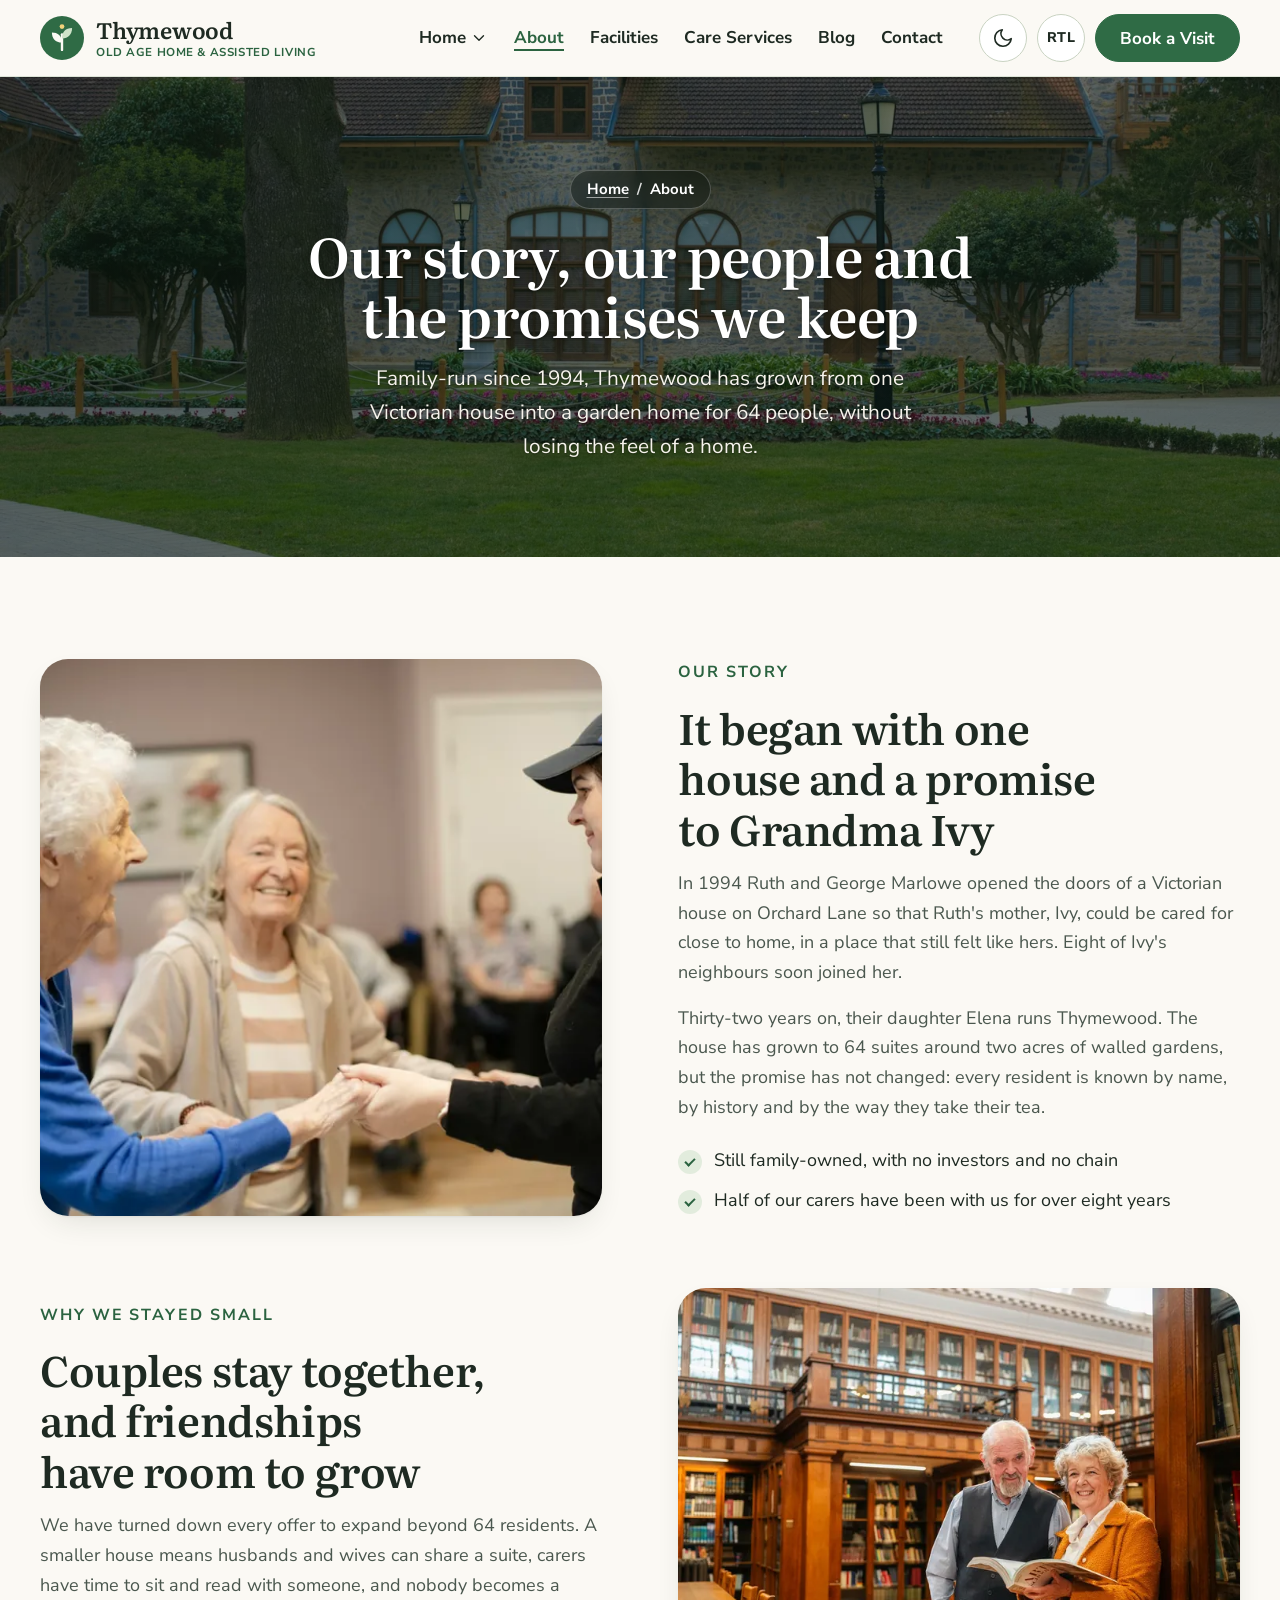
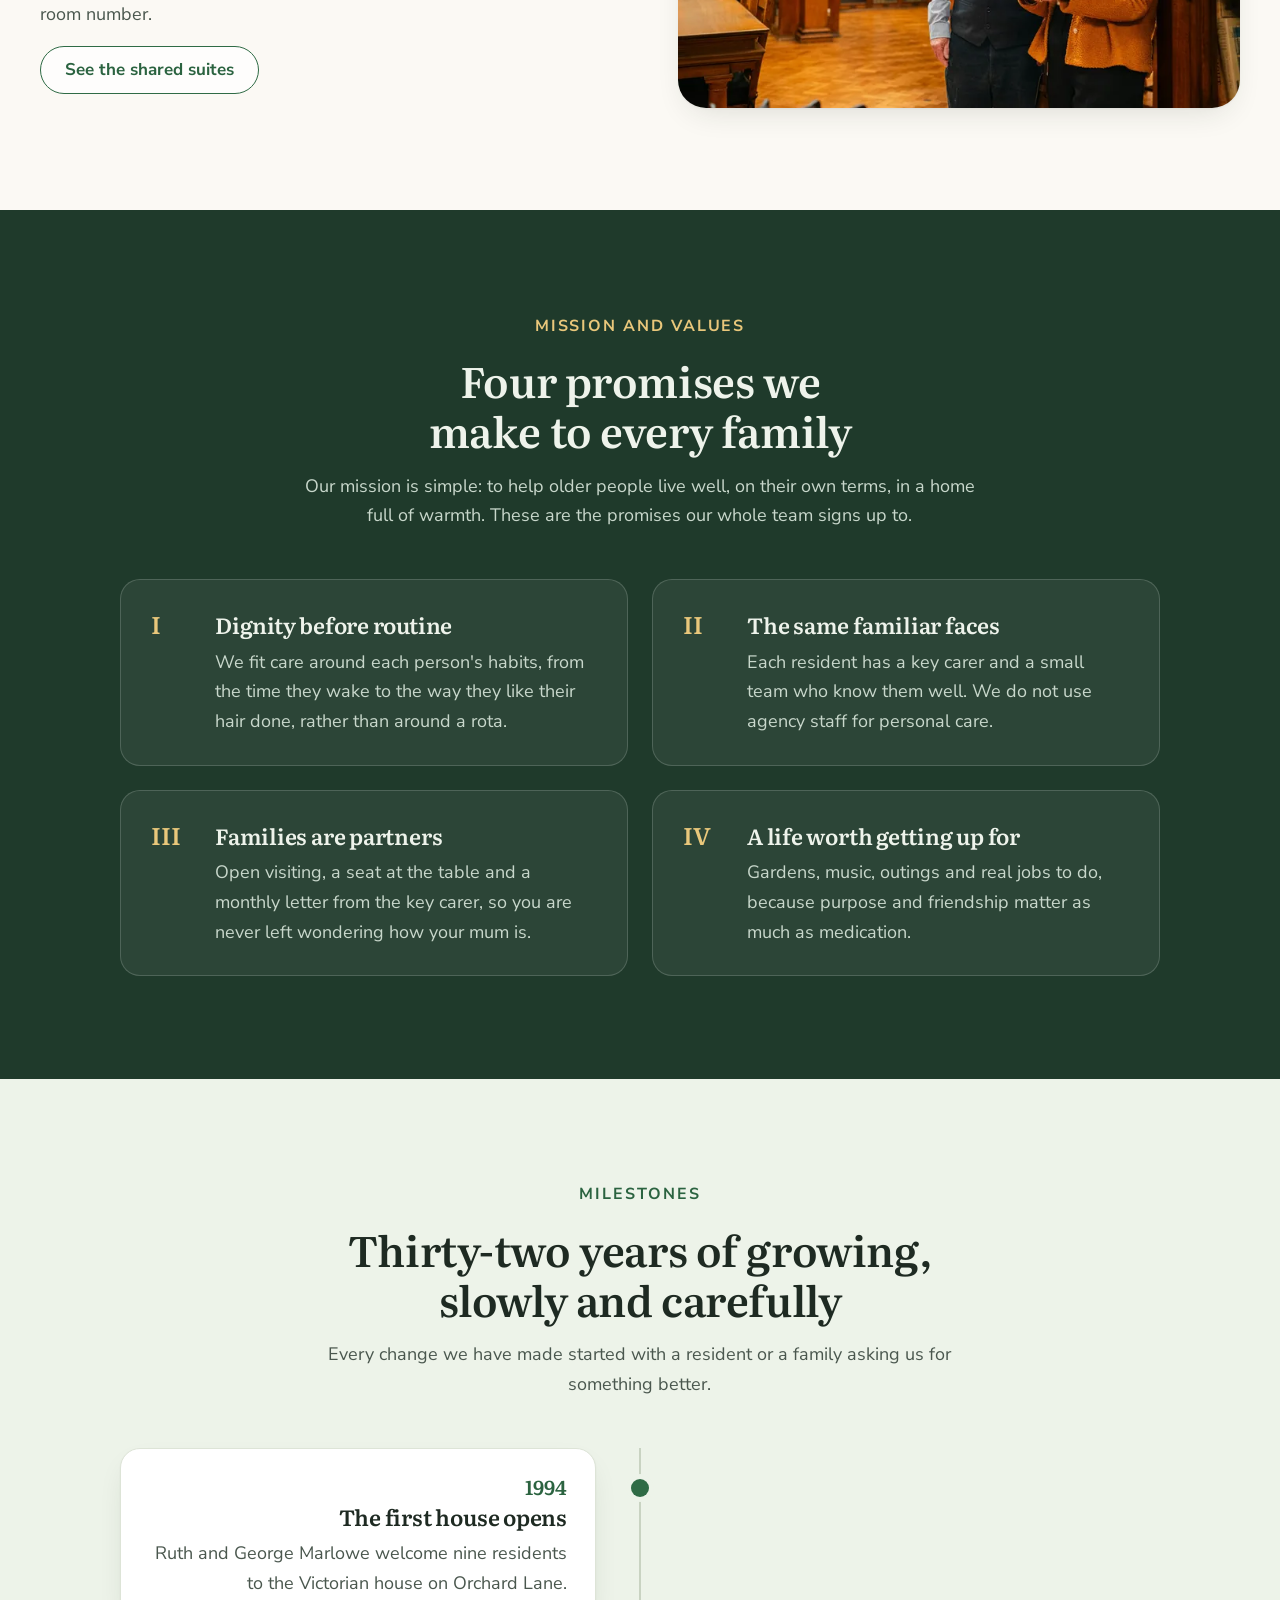
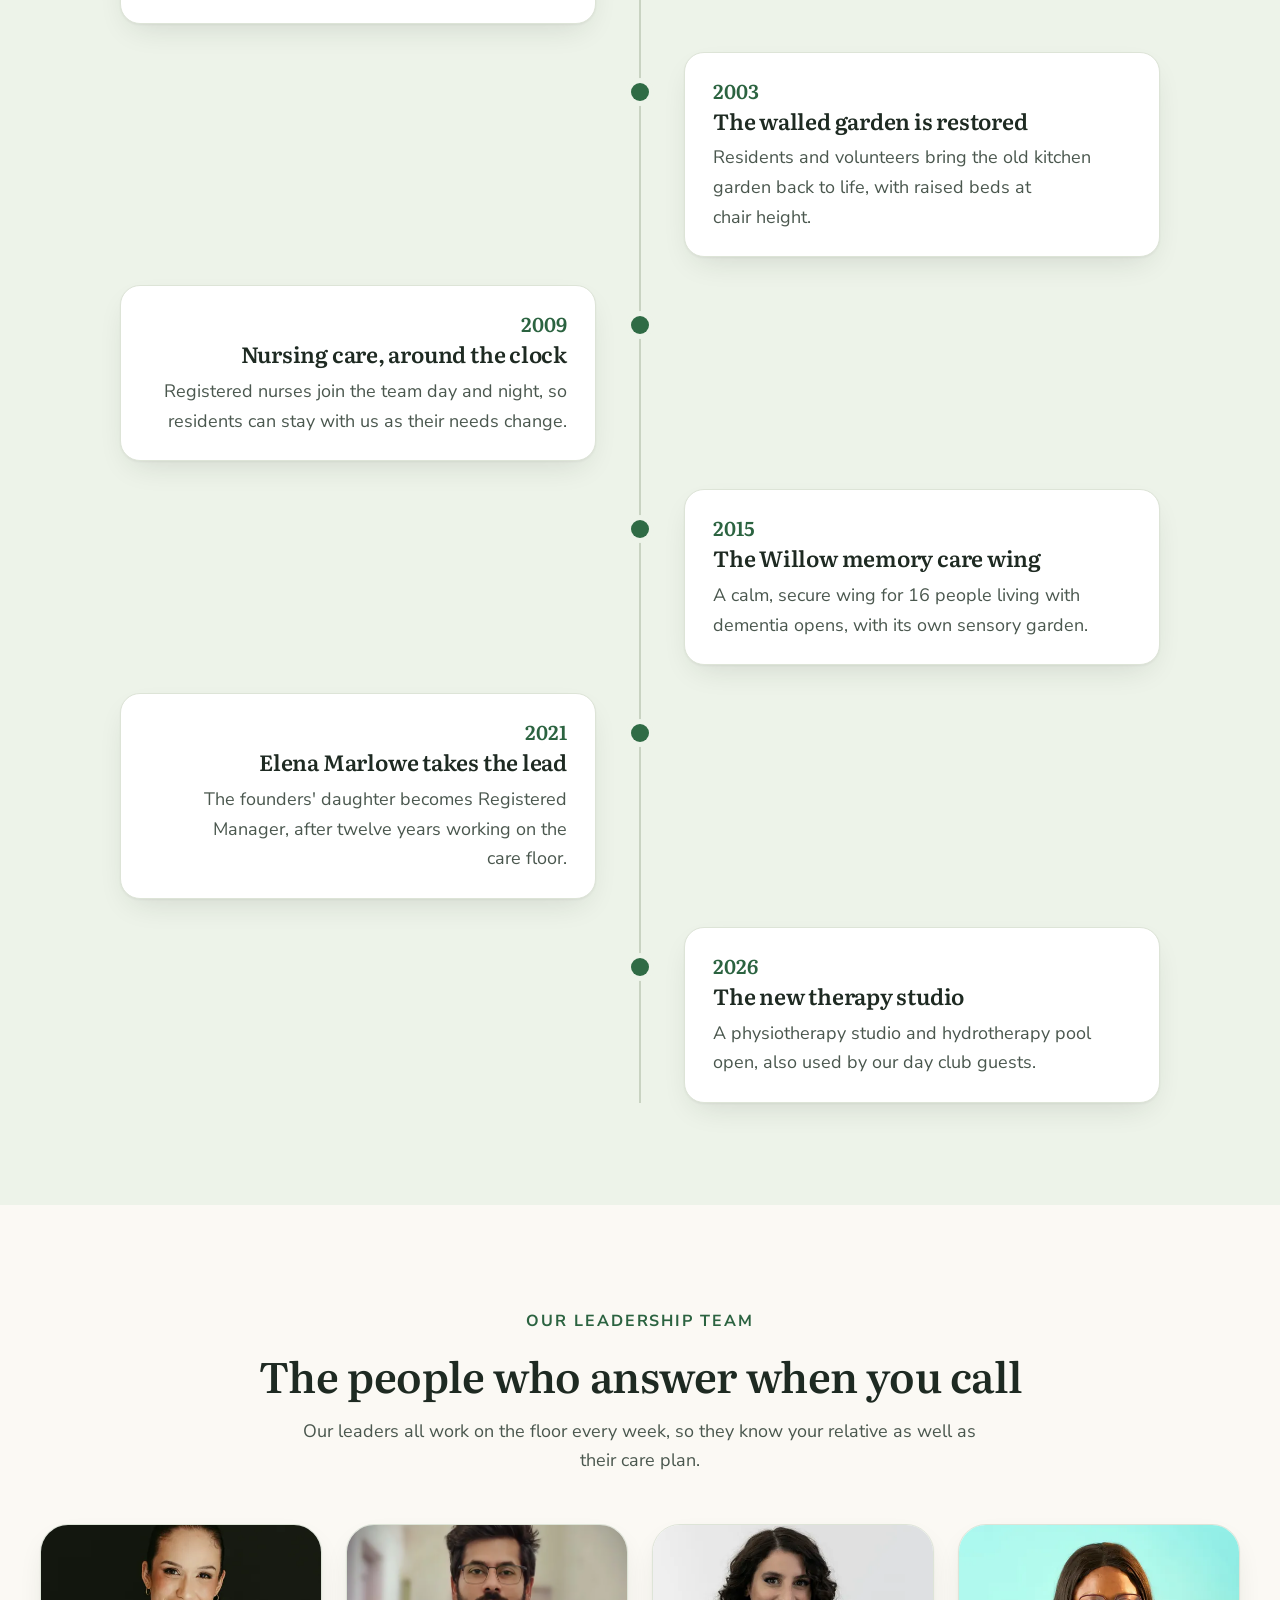
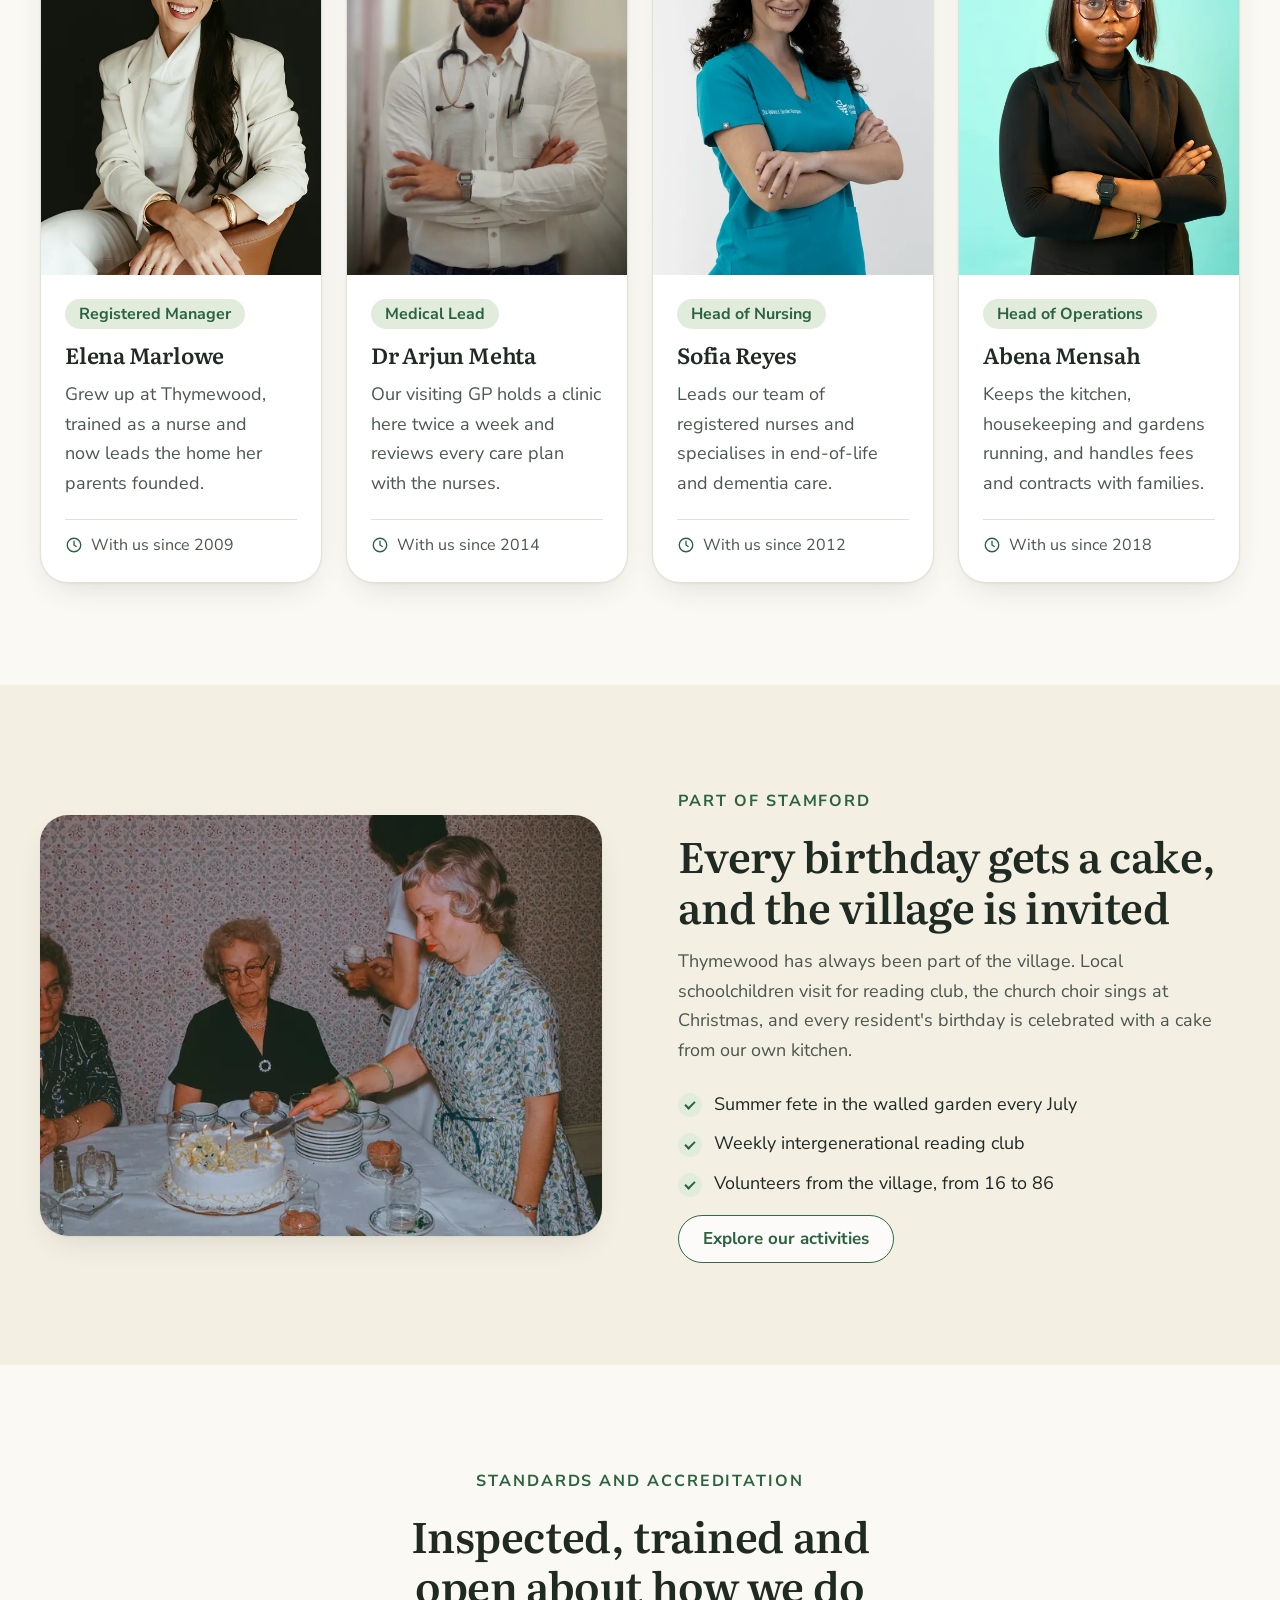
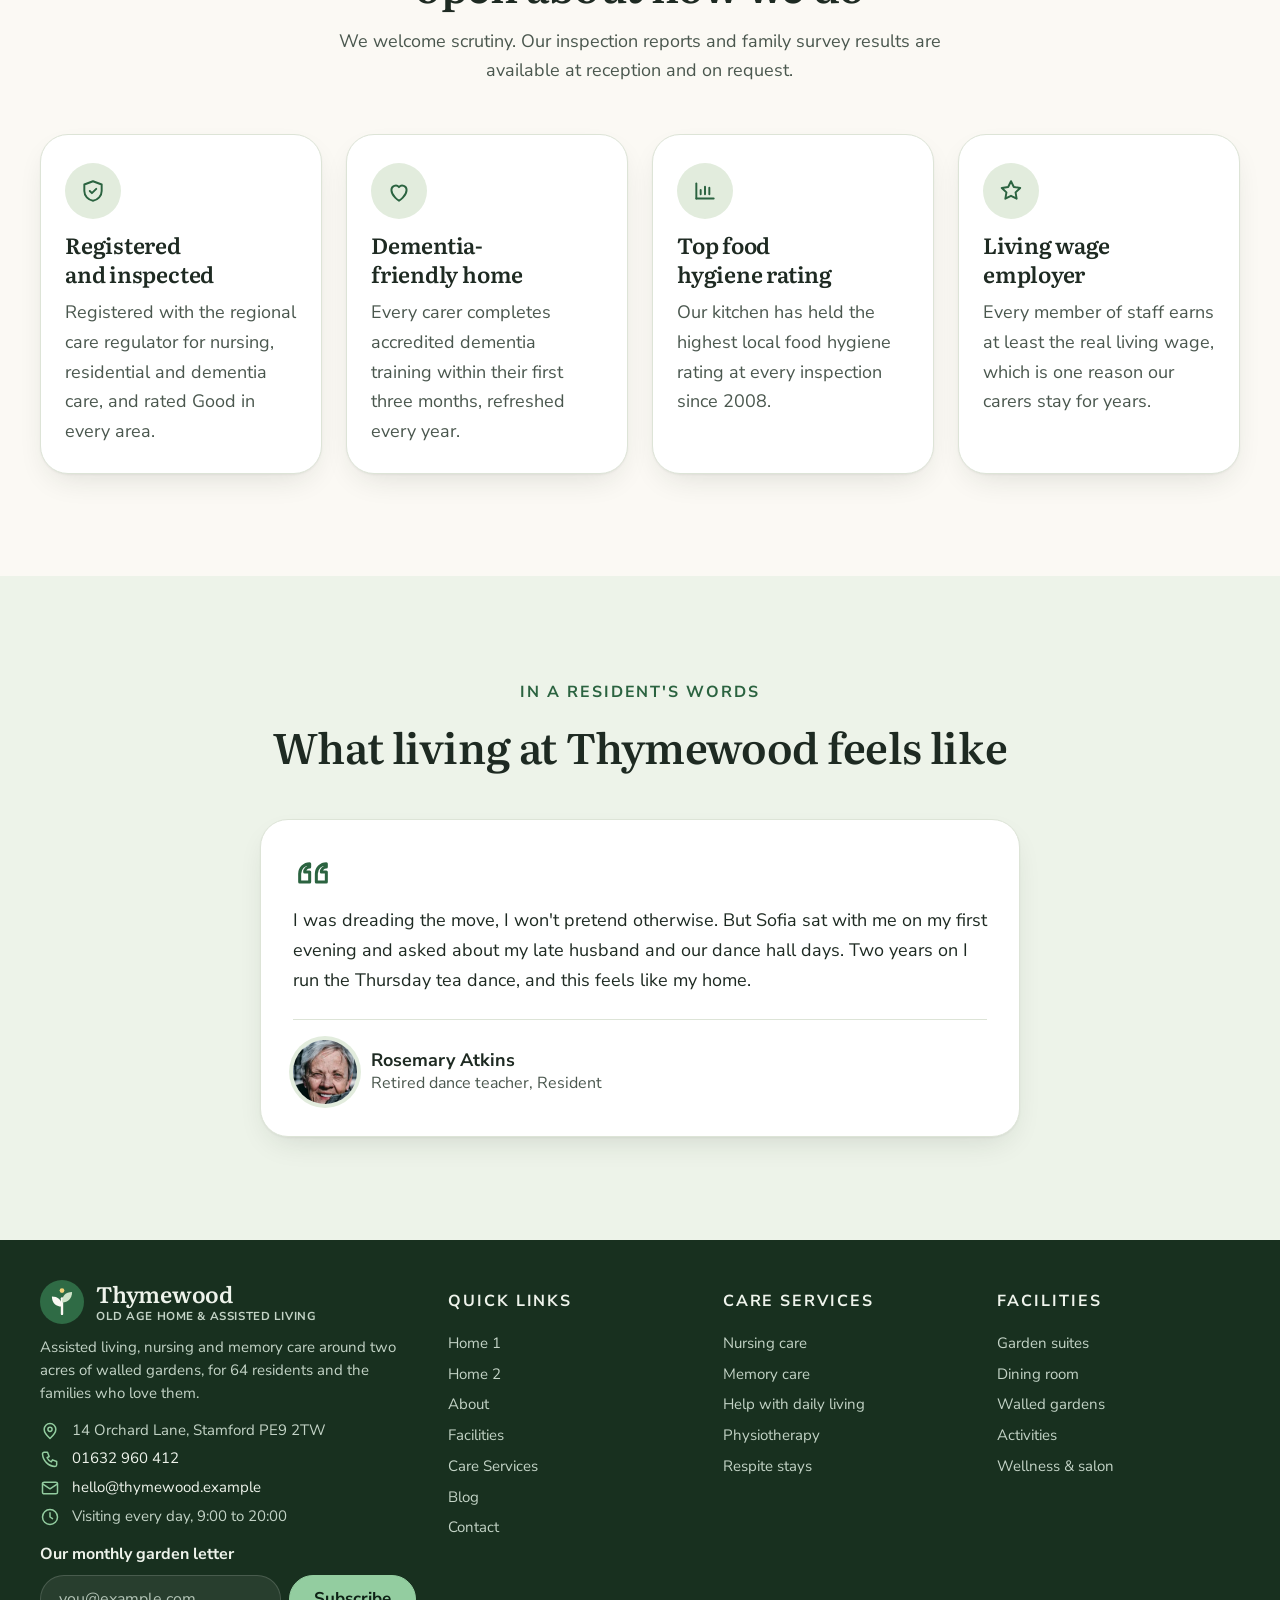
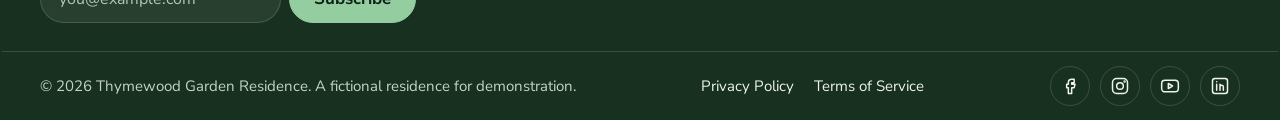
==== commit 371e9257: "Sync latest local updates Co-Authored-By: Claude Opus 5.5 <noreply@anthropic.com>" ====
--- a/about.html
+++ b/about.html
@@ -41,7 +41,7 @@
             <path d="M24 24.5c0-7.4 3.8-11.5 11-11.5 0 6.6-4 11.5-11 11.5z" class="mark-leaf2"/>
             <circle cx="24" cy="11.5" r="2.6" class="mark-sun"/>
           </svg>
-          <span class="brand-text"><span class="brand-name">Thymewood</span><span class="brand-tag">Garden Residence</span></span>
+          <span class="brand-text"><span class="brand-name">Thymewood</span><span class="brand-line">Old Age Home &amp; Assisted Living</span></span>
         </a>
 
       <nav class="nav" aria-label="Primary">
@@ -284,7 +284,7 @@
             <path d="M24 24.5c0-7.4 3.8-11.5 11-11.5 0 6.6-4 11.5-11 11.5z" class="mark-leaf2"/>
             <circle cx="24" cy="11.5" r="2.6" class="mark-sun"/>
           </svg>
-          <span class="brand-text"><span class="brand-name">Thymewood</span><span class="brand-tag">Garden Residence</span></span>
+          <span class="brand-text"><span class="brand-name">Thymewood</span><span class="brand-line">Old Age Home &amp; Assisted Living</span></span>
         </a>
         <p class="f-desc">Assisted living, nursing and memory care around two acres of walled gardens, for 64 residents and the families who love them.</p>
         <ul class="f-contact">
--- a/css/site.css
+++ b/css/site.css
@@ -212,6 +212,13 @@
 .brand-text { display: flex; flex-direction: column; line-height: 1.05; }
 .brand-name { font-family: var(--f-head); font-weight: 600; font-size: 1.4rem; letter-spacing: -0.01em; }
 .brand-tag { font-size: 1rem; color: var(--muted); margin-top: 2px; }
+/* tagline under the brand name: says what Thymewood is */
+.brand-line { font-size: .72rem; font-weight: 700; letter-spacing: .05em; text-transform: uppercase; color: var(--leaf-ink); margin-top: 4px; white-space: nowrap; }
+.site-footer .brand-line { color: var(--footer-muted); }
+/* very narrow phones (< 360px): slightly smaller tagline so the menu button stays on screen */
+@media (max-width: 359.98px) { .site-header .brand-line { font-size: .62rem; letter-spacing: .02em; } }
+/* small desktops: a slightly smaller tagline keeps the full navbar on one line */
+@media (min-width: 1024px) and (max-width: 1179.98px) { .site-header .brand-line { font-size: .64rem; letter-spacing: .03em; } }
 
 .nav { margin-inline-start: auto; }
 .nav-list { display: flex; align-items: center; gap: 2px; }
@@ -245,7 +252,7 @@
 .menu-toggle .i-close, .menu-toggle[aria-expanded="true"] .i-menu { display: none; }
 .menu-toggle[aria-expanded="true"] .i-close { display: block; }
 
-/* mobile menu: navigation links only (the controls stay in the header bar at every width) */
+/* mobile menu: navigation links (on phones the theme / RTL / CTA controls are moved in here) */
 .mobile-menu {
   position: absolute; inset-inline: 0; top: 100%;
   background: var(--bg); border-bottom: 1px solid var(--line); box-shadow: var(--shadow-lg);
@@ -274,14 +281,12 @@
   .header-actions .btn { padding-inline: 18px; }
   .brand-name { font-size: 1.3rem; }
 }
-/* phones: brand + menu on row 1, theme / RTL / CTA on row 2 (still only one place) */
+/* phones: brand + menu in the bar; theme / RTL / CTA are moved into the hamburger menu by js/site.js */
 @media (max-width: 639.98px) {
-  .header-inner { flex-wrap: wrap; row-gap: 0; column-gap: 12px; min-height: 0; padding-block: 10px; }
-  .menu-toggle { order: 2; margin-inline-start: auto; }
-  .header-actions {
-    order: 3; flex-basis: 100%; margin: 10px 0 0; padding-top: 10px; border-top: 1px solid var(--line);
-  }
-  .header-actions .btn { margin-inline-start: auto; }
+  .header-inner { column-gap: 12px; min-height: 0; padding-block: 10px; }
+  .menu-toggle { margin-inline-start: auto; }
+  .mm-actions .header-actions { display: flex; flex-wrap: wrap; align-items: center; gap: 10px; margin: 16px 0 0; padding-top: 16px; border-top: 1px solid var(--line); }
+  .mm-actions .header-actions .btn { flex: 1 1 100%; justify-content: center; }
   .brand-mark { width: 40px; height: 40px; }
   .brand-name { font-size: 1.25rem; }
 }
@@ -657,7 +662,8 @@
 .site-footer a:hover { text-decoration: underline; }
 .site-footer .brand { color: var(--footer-ink); }
 .site-footer .brand-tag { color: var(--footer-muted); }
-.site-footer .brand-mark .mark-bg { fill: #3E7C53; }
+/* footer logo mark uses the same colours as the header mark (rules above), so the logo is identical on every page */
+.brand-mark .mark-bg { stroke: none; } /* no outline ring around the logo mark (header and footer) */
 .footer-grid { display: grid; grid-template-columns: minmax(0, 1.55fr) repeat(3, minmax(0, 1fr)); gap: 40px; align-items: start; }
 .f-brand { display: flex; flex-direction: column; gap: 16px; max-width: 440px; }
 .f-desc { color: var(--footer-muted); }
